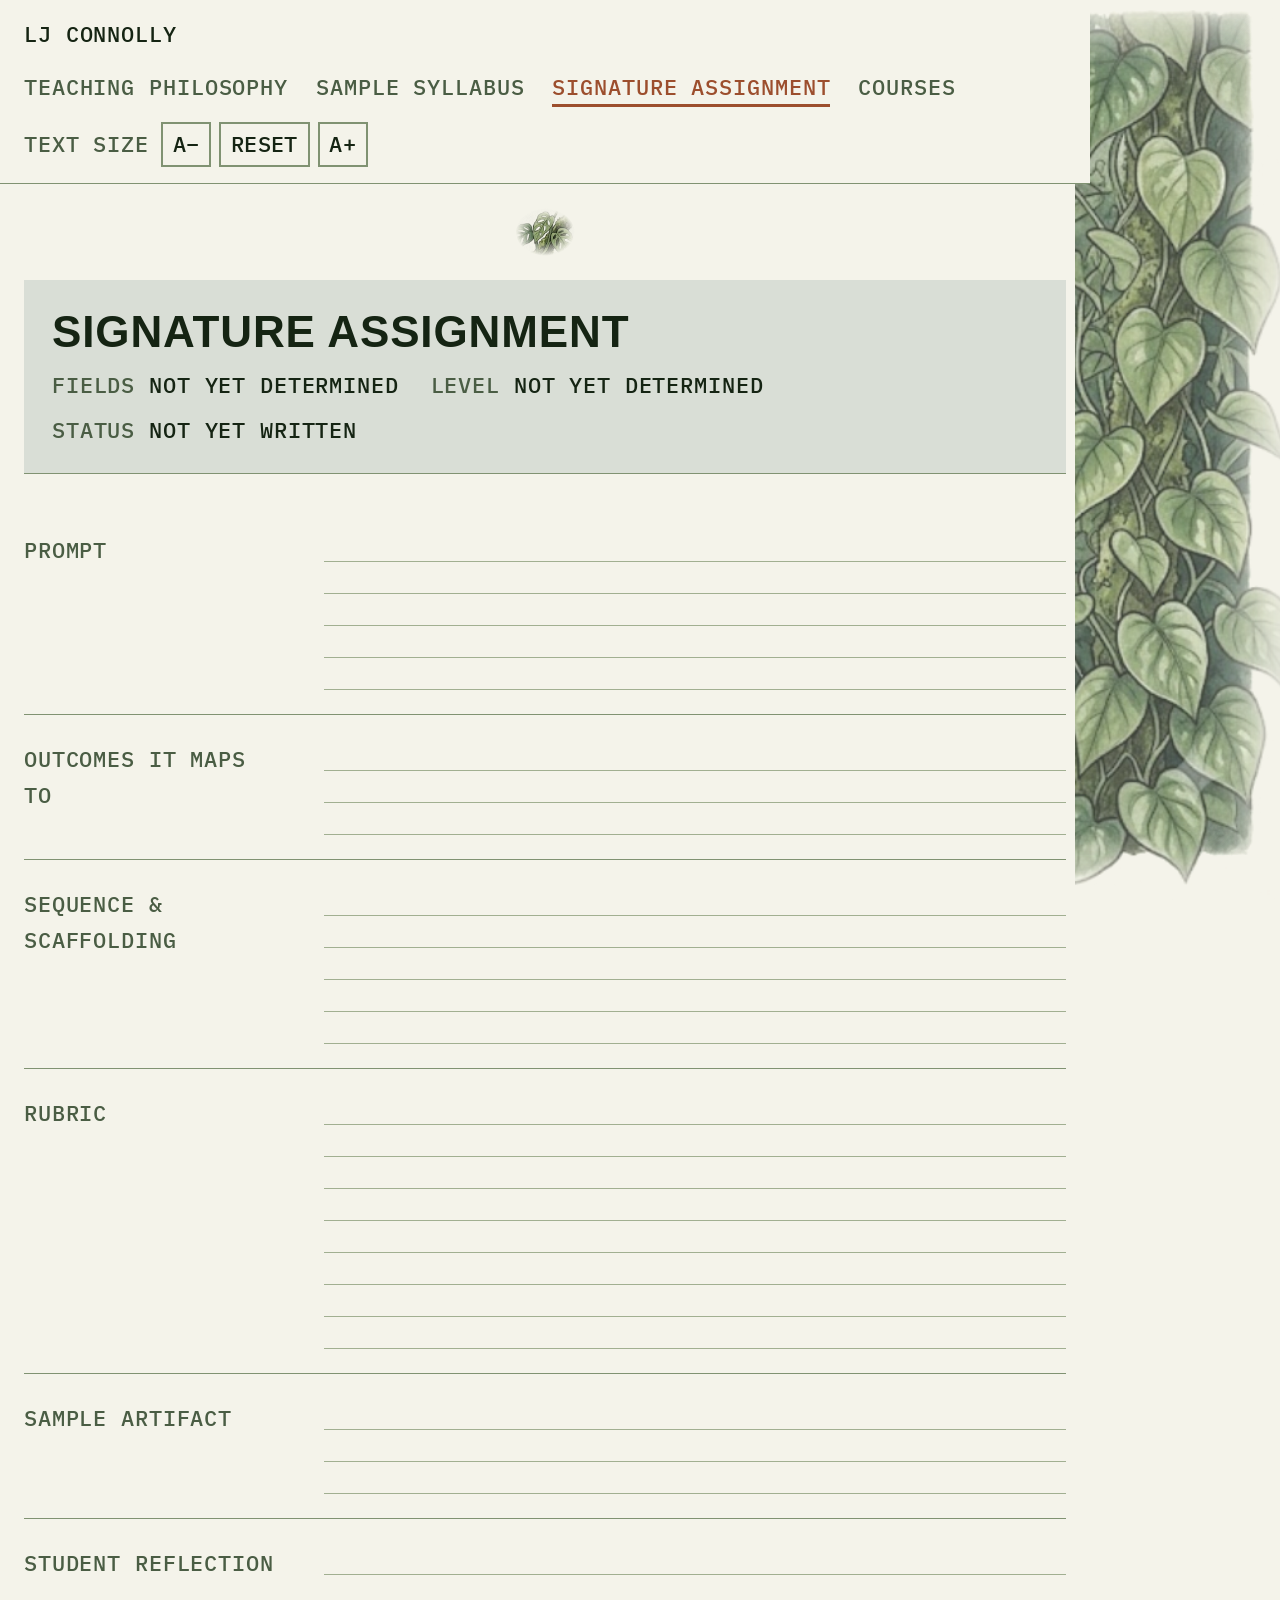
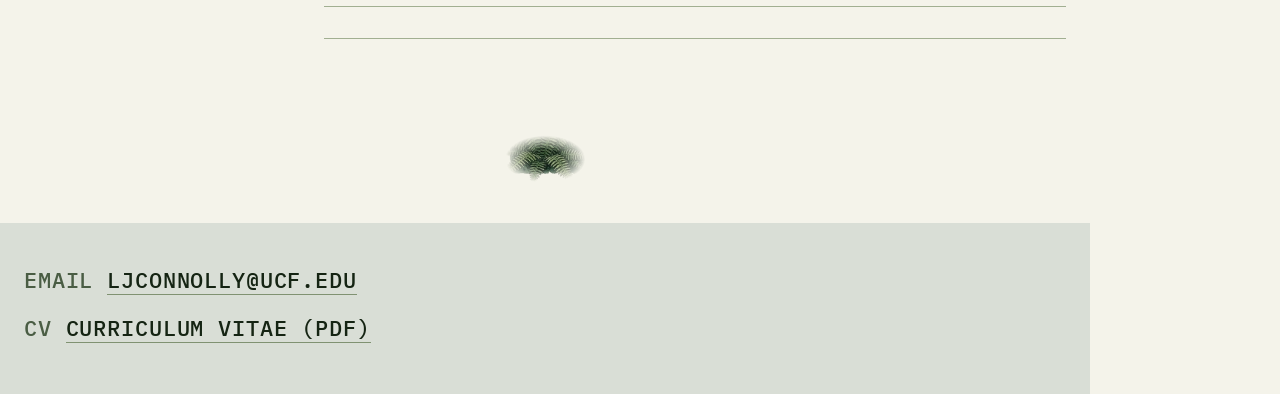
==== assignment.html @ 27856ca7 "Split into separate pages, add accessibility and terracotta accent - Split the single-page scroll in" ====
<!DOCTYPE html>
<html lang="en">
<head>
<meta charset="UTF-8">
<meta name="viewport" content="width=device-width, initial-scale=1.0">
<title>Signature Assignment — LJ Connolly</title>
<meta name="description" content="Signature assignment placeholder — LJ Connolly, teaching portfolio.">

<link rel="preconnect" href="https://fonts.googleapis.com">
<link rel="preconnect" href="https://fonts.gstatic.com" crossorigin>
<link href="https://fonts.googleapis.com/css2?family=Archivo+Expanded:wght@700&family=IBM+Plex+Mono:wght@500&family=Literata:wght@400&display=swap" rel="stylesheet">

<link rel="stylesheet" href="css/style.css">
</head>
<body>
<script src="js/text-size.js"></script>

<a class="skip-link" href="#main">Skip to content</a>

<picture>
  <source type="image/webp" srcset="assets/img/vine-cutout.webp">
  <img class="trailing-vine" src="assets/img/vine-cutout.png" alt="" aria-hidden="true">
</picture>

<nav class="site-nav" aria-label="Primary">
  <a class="site-nav__brand" href="index.html">LJ Connolly</a>
  <ul class="site-nav__links">
    <li><a href="philosophy.html">Teaching Philosophy</a></li>
    <li><a href="syllabus.html">Sample Syllabus</a></li>
    <li><a href="assignment.html" aria-current="page">Signature Assignment</a></li>
    <li><a href="courses.html">Courses</a></li>
  </ul>
  <div class="text-size-control" role="group" aria-label="Adjust text size">
    <span class="text-size-label">Text Size</span>
    <button type="button" id="text-size-dec" aria-label="Decrease text size">A&minus;</button>
    <button type="button" id="text-size-reset" aria-label="Reset text size">Reset</button>
    <button type="button" id="text-size-inc" aria-label="Increase text size">A+</button>
  </div>
</nav>

<picture class="divider">
  <source type="image/webp" srcset="assets/img/divider-monstera.webp">
  <img src="assets/img/divider-monstera.png" alt="" aria-hidden="true">
</picture>

<main id="main">

  <!-- ============================================================ -->
  <!-- SIGNATURE ASSIGNMENT — PLACEHOLDER. Paste real assignment     -->
  <!-- content into the .field-empty blocks below. Do not touch      -->
  <!-- layout.                                                        -->
  <!-- ============================================================ -->
  <section class="specimen-card specimen-card--placeholder">
    <div class="specimen-header">
      <h2>Signature Assignment</h2>
      <p class="meta-row">
        <span class="meta-item"><span class="meta-label">Fields</span> <span class="meta-value">Not yet determined</span></span>
        <span class="meta-item"><span class="meta-label">Level</span> <span class="meta-value">Not yet determined</span></span>
        <span class="meta-item"><span class="meta-label">Status</span> <span class="meta-value">Not yet written</span></span>
      </p>
    </div>
    <hr class="hairline">
    <div class="specimen-body">
      <!-- BEGIN PLACEHOLDER: SIGNATURE ASSIGNMENT — paste real content into each .field-empty below -->
      <div class="specimen-field">
        <div class="field-label">Prompt</div>
        <div class="field-empty field-empty--lg" aria-hidden="true"></div>
      </div>
      <div class="specimen-field">
        <div class="field-label">Outcomes It Maps To</div>
        <div class="field-empty field-empty--md" aria-hidden="true"></div>
      </div>
      <div class="specimen-field">
        <div class="field-label">Sequence &amp; Scaffolding</div>
        <div class="field-empty field-empty--lg" aria-hidden="true"></div>
      </div>
      <div class="specimen-field">
        <div class="field-label">Rubric</div>
        <div class="field-empty field-empty--xl" aria-hidden="true"></div>
      </div>
      <div class="specimen-field">
        <div class="field-label">Sample Artifact</div>
        <div class="field-empty field-empty--md" aria-hidden="true"></div>
      </div>
      <div class="specimen-field">
        <div class="field-label">Student Reflection</div>
        <div class="field-empty field-empty--md" aria-hidden="true"></div>
      </div>
      <!-- END PLACEHOLDER: SIGNATURE ASSIGNMENT -->
    </div>
  </section>

</main>

<picture class="divider">
  <source type="image/webp" srcset="assets/img/divider-fern.webp">
  <img src="assets/img/divider-fern.png" alt="" aria-hidden="true">
</picture>

<footer class="site-footer">
  <p class="mono"><span class="meta-label">Email</span> <a href="mailto:ljconnolly@ucf.edu">ljconnolly@ucf.edu</a></p>
  <p class="mono"><span class="meta-label">CV</span> <a href="assets/cv.pdf">Curriculum Vitae (PDF)</a></p>
</footer>

<script src="js/nav.js" defer></script>
</body>
</html>
---- css/style.css ----
/* ==========================================================================
   Teaching Portfolio — herbarium sheet
   Watercolor specimen + printed field label. Palette sampled from
   assets/img/canopy.png, plus a terracotta accent reserved for interactive
   states (current page, hover, link underlines) — never for body text or
   the base palette.
   All type sizes are in rem against the html root, so the on-page text-size
   control (js/text-size.js) can scale the whole document by changing the
   root font-size alone. Nothing on the page is smaller than 1.35rem
   (21.6px at the default 16px root), which clears 16pt (21.3px).
   ========================================================================== */

:root {
  --ink:    #152413;
  --forest: #30422D;
  --frond:  #4A5D44;
  --leaf:   #65785A;
  --sage:   #809272;
  --haze:   #A1AF91;
  --mist:   #D9DED6;
  --paper:  #F4F3EA;
  --terracotta: #9C4E2D; /* accent only: current/hover states, never body text */

  --font-display: 'Archivo Expanded', 'Arial Narrow', sans-serif;
  --font-body: 'Literata', Georgia, 'Times New Roman', serif;
  --font-mono: 'IBM Plex Mono', 'Courier New', monospace;

  --measure: 68ch;
  --vine-width: clamp(140px, 16vw, 252px);
  --vine-gutter: 190px;
  --min-text: 1.4rem; /* floor for every non-heading element on the page */
}

/* ---- reset -------------------------------------------------------------- */

*, *::before, *::after {
  box-sizing: border-box;
  border-radius: 0 !important;
}

html {
  -webkit-text-size-adjust: 100%;
}

@media (prefers-reduced-motion: no-preference) {
  html {
    scroll-behavior: smooth;
  }
}

body {
  margin: 0;
  background: var(--paper);
  color: var(--ink);
  font-family: var(--font-body);
  font-weight: 400;
  font-size: var(--min-text);
  line-height: 1.65;
}

img { max-width: 100%; display: block; }

a { color: inherit; }

hr.hairline {
  border: none;
  border-top: 1px solid var(--sage);
  margin: 0;
}

/* ---- utility / mono voice ------------------------------------------------ */

.mono,
.meta-row,
.field-label,
.site-nav,
.philosophy-subnav,
.course-name,
.pdf-link,
.text-size-control,
.link-list,
.site-footer .mono {
  font-family: var(--font-mono);
  font-weight: 500;
  letter-spacing: 0.04em;
  text-transform: uppercase;
}

.meta-label {
  color: var(--frond);
}

.meta-value {
  color: var(--ink);
}

/* ---- skip link ------------------------------------------------------------ */

.skip-link {
  position: absolute;
  left: -999px;
  top: 0;
  background: var(--paper);
  color: var(--ink);
  padding: 0.75em 1.25em;
  font-family: var(--font-mono);
  font-size: var(--min-text);
  text-transform: uppercase;
  letter-spacing: 0.04em;
  z-index: 1000;
  border: 2px solid var(--ink);
}

.skip-link:focus {
  left: 1rem;
  top: 1rem;
}

/* ---- focus states ---------------------------------------------------------- */

a:focus-visible,
button:focus-visible {
  outline: 3px solid var(--ink);
  outline-offset: 3px;
}

/* ---- trailing vine ---------------------------------------------------------- */
/* Capped at its native cutout resolution (252px) so it is never upscaled —
   crisper, at the cost of not spanning as wide on very large screens. */

.trailing-vine {
  position: fixed;
  top: 0;
  right: 0;
  height: 100vh;
  width: var(--vine-width);
  object-fit: cover;
  object-position: right center;
  opacity: 0.75;
  pointer-events: none;
  z-index: 1;
}

@media (max-width: 1099px) {
  .trailing-vine {
    display: none;
  }
}

@media (min-width: 1100px) {
  body {
    padding-right: var(--vine-gutter);
  }
}

/* ---- persistent top nav ------------------------------------------------------ */

.site-nav {
  position: sticky;
  top: 0;
  z-index: 100;
  display: flex;
  flex-wrap: wrap;
  align-items: center;
  justify-content: space-between;
  gap: 1rem 1.75rem;
  background: var(--paper);
  border-bottom: 1px solid var(--sage);
  padding: 1rem 1.5rem;
}

.site-nav__brand {
  font-size: var(--min-text);
  color: var(--ink);
  text-decoration: none;
}

.site-nav__brand:hover {
  color: var(--terracotta);
}

.site-nav__links {
  list-style: none;
  display: flex;
  flex-wrap: wrap;
  gap: 0.6rem 1.75rem;
  margin: 0;
  padding: 0;
  font-size: var(--min-text);
}

.site-nav__links a {
  text-decoration: none;
  color: var(--frond);
  padding-bottom: 0.2rem;
  border-bottom: 3px solid transparent;
}

.site-nav__links a:hover {
  color: var(--terracotta);
  border-bottom-color: var(--terracotta);
}

.site-nav__links a[aria-current="page"] {
  color: var(--terracotta);
  border-bottom-color: var(--terracotta);
}

/* ---- text size control ------------------------------------------------------- */

.text-size-control {
  display: flex;
  align-items: center;
  gap: 0.5rem;
  font-size: var(--min-text);
}

.text-size-control .text-size-label {
  font-size: 1.35rem;
  color: var(--frond);
  margin-right: 0.25rem;
}

.text-size-control button {
  font-family: var(--font-mono);
  font-weight: 500;
  letter-spacing: 0.02em;
  text-transform: uppercase;
  font-size: 1.35rem;
  background: var(--paper);
  color: var(--ink);
  border: 2px solid var(--sage);
  min-width: 2.75rem;
  min-height: 2.75rem;
  padding: 0.4rem 0.6rem;
  cursor: pointer;
}

.text-size-control button:hover {
  border-color: var(--terracotta);
  color: var(--terracotta);
}

/* ---- masthead --------------------------------------------------------------- */

.masthead {
  position: relative;
}

.header-plate {
  width: 100%;
  max-width: 1312px;
  height: auto;
  margin: 0 auto;
}

.opening-block {
  max-width: var(--measure);
  margin: 0 auto;
  padding: 2.5rem 1.5rem 1rem;
  text-align: left;
}

.opening-block h1 {
  font-family: var(--font-display);
  font-weight: 700;
  text-transform: uppercase;
  letter-spacing: 0.02em;
  line-height: 1.05;
  font-size: clamp(2.4rem, 6vw, 3.6rem);
  margin: 0 0 0.5rem;
  color: var(--ink);
  border-bottom: 4px solid var(--terracotta);
  padding-bottom: 0.5rem;
  display: inline-block;
}

.opening-block .tagline {
  font-size: 1.55rem;
  color: var(--forest);
  margin: 1.25rem 0 0.75rem;
}

.opening-block .contents-line {
  color: var(--frond);
  margin: 0;
}

/* home page: link list to the other pages */

.link-list {
  list-style: none;
  margin: 1.5rem 0 0;
  padding: 0;
  max-width: var(--measure);
}

.link-list li {
  border-bottom: 1px solid var(--sage);
}

.link-list li:last-child {
  border-bottom: none;
}

.link-list a {
  display: block;
  padding: 1.1rem 0;
  text-decoration: none;
  color: var(--ink);
  font-size: var(--min-text);
}

.link-list a:hover .link-name {
  color: var(--terracotta);
}

.link-list .link-name {
  display: block;
}

.link-list .link-desc {
  display: block;
  font-family: var(--font-body);
  text-transform: none;
  letter-spacing: normal;
  font-weight: 400;
  font-size: 1.35rem;
  color: var(--forest);
  margin-top: 0.35rem;
}

/* ---- section dividers -------------------------------------------------------- */

.divider {
  display: flex;
  justify-content: center;
  margin: 0 auto;
  padding: 1.5rem 0;
}

.divider img {
  height: 48px;
  width: auto;
}

/* ---- section heading (display face, h2+) -------------------------------------- */

h2 {
  font-family: var(--font-display);
  font-weight: 700;
  text-transform: uppercase;
  letter-spacing: 0.02em;
  line-height: 1.1;
  font-size: clamp(2rem, 4vw, 2.75rem);
  color: var(--ink);
  margin: 0 0 1rem;
}

h3 {
  font-family: var(--font-display);
  font-weight: 700;
  text-transform: uppercase;
  letter-spacing: 0.02em;
  line-height: 1.15;
  font-size: 1.75rem;
  color: var(--forest);
  margin: 2rem 0 0.75rem;
}

/* ---- specimen card (philosophy / syllabus / assignment) ------------------------ */

.specimen-card {
  max-width: 1100px;
  margin: 0 auto;
  padding: 0 1.5rem;
}

.specimen-header {
  background: var(--mist);
  padding: 1.75rem 1.75rem 1.5rem;
  display: flex;
  flex-wrap: wrap;
  align-items: baseline;
  justify-content: space-between;
  gap: 0.75rem 1.5rem;
}

.specimen-header h2 {
  margin: 0;
  width: 100%;
}

.meta-row {
  display: flex;
  flex-wrap: wrap;
  gap: 0.6rem 2rem;
  font-size: 1.35rem;
  margin: 0;
  flex: 1 1 auto;
}

.pdf-link {
  font-size: 1.35rem;
  text-decoration: none;
  color: var(--forest);
  border-bottom: 1px solid var(--sage);
  white-space: nowrap;
}

.pdf-link:hover {
  color: var(--terracotta);
  border-bottom-color: var(--terracotta);
}

.specimen-card .hairline {
  border-top-color: var(--sage);
}

.specimen-body {
  padding: 2rem 0 3rem;
}

/* philosophy: sticky nav label column + prose column */

.specimen-body--philosophy {
  display: grid;
  grid-template-columns: 260px 1fr;
  gap: 2.5rem;
  align-items: start;
}

.philosophy-subnav {
  position: sticky;
  top: 5.5rem;
}

.philosophy-subnav ul {
  list-style: none;
  margin: 0;
  padding: 0;
  display: flex;
  flex-direction: column;
  gap: 1rem;
}

.philosophy-subnav a {
  font-size: 1.35rem;
  text-decoration: none;
  color: var(--frond);
  display: inline-block;
  border-bottom: 3px solid transparent;
  padding-bottom: 0.15rem;
}

.philosophy-subnav a:hover,
.philosophy-subnav a.is-active {
  color: var(--terracotta);
  border-bottom-color: var(--terracotta);
}

.philosophy-text {
  max-width: var(--measure);
}

.philosophy-text h3:first-child {
  margin-top: 0;
}

.philosophy-text p {
  margin: 0 0 1.25em;
}

/* placeholder cards: repeated label / empty-area field rows */

.specimen-body--placeholder,
.specimen-card--placeholder .specimen-body {
  padding-top: 2rem;
}

.specimen-field {
  display: grid;
  grid-template-columns: 260px 1fr;
  gap: 1rem 2.5rem;
  padding: 1.5rem 0;
  border-bottom: 1px solid var(--sage);
}

.specimen-field:last-child {
  border-bottom: none;
}

.field-label {
  font-size: 1.35rem;
  color: var(--frond);
  padding-top: 0.2rem;
}

.field-empty {
  background-image: repeating-linear-gradient(
    to bottom,
    transparent,
    transparent 31px,
    var(--haze) 31px,
    var(--haze) 32px
  );
}

.field-empty--sm { height: 32px; }
.field-empty--md { height: 96px; }
.field-empty--lg { height: 160px; }
.field-empty--xl { height: 256px; }

/* ---- courses list ----------------------------------------------------------- */

.courses-section {
  max-width: 1100px;
  margin: 0 auto;
  padding: 0 1.5rem;
}

.courses-list {
  list-style: none;
  margin: 1.5rem 0 0;
  padding: 0;
  max-width: var(--measure);
}

.courses-list li {
  padding: 1.1rem 0;
  border-bottom: 1px solid var(--sage);
  display: flex;
  flex-direction: column;
  gap: 0.4rem;
}

.courses-list li:last-child {
  border-bottom: none;
}

.course-name {
  font-size: 1.35rem;
  color: var(--ink);
}

.course-name em {
  font-style: normal;
  color: var(--terracotta);
}

.course-desc {
  font-family: var(--font-body);
  font-size: var(--min-text);
  color: var(--forest);
}

/* ---- footer ------------------------------------------------------------------ */

.site-footer {
  background: var(--mist);
  margin-top: 1rem;
  padding: 2.5rem 1.5rem 3rem;
  display: flex;
  flex-direction: column;
  gap: 0.75rem;
}

.site-footer .mono {
  font-size: 1.35rem;
  margin: 0;
}

.site-footer a {
  text-decoration: none;
  border-bottom: 1px solid var(--sage);
}

.site-footer a:hover {
  color: var(--terracotta);
  border-bottom-color: var(--terracotta);
}

/* ---- responsive: collapse two-column artifact layout ------------------------- */

@media (max-width: 700px) {
  .specimen-body--philosophy,
  .specimen-field {
    grid-template-columns: 1fr;
  }

  .philosophy-subnav {
    position: static;
    margin-bottom: 1rem;
  }

  .philosophy-subnav ul {
    flex-direction: row;
    flex-wrap: wrap;
    gap: 0.5rem 1.5rem;
  }

  .specimen-header {
    padding: 1.25rem;
  }

  .field-label {
    padding-top: 0;
  }

  .text-size-control .text-size-label {
    display: none;
  }
}

@media (max-width: 375px) {
  .opening-block { padding: 2rem 1rem 1rem; }
  .specimen-card, .courses-section { padding: 0 1rem; }
  .site-nav { padding: 0.75rem 1rem; }
}

/* ---- reduced motion ----------------------------------------------------------- */

@media (prefers-reduced-motion: reduce) {
  * {
    transition: none !important;
    animation: none !important;
  }
}
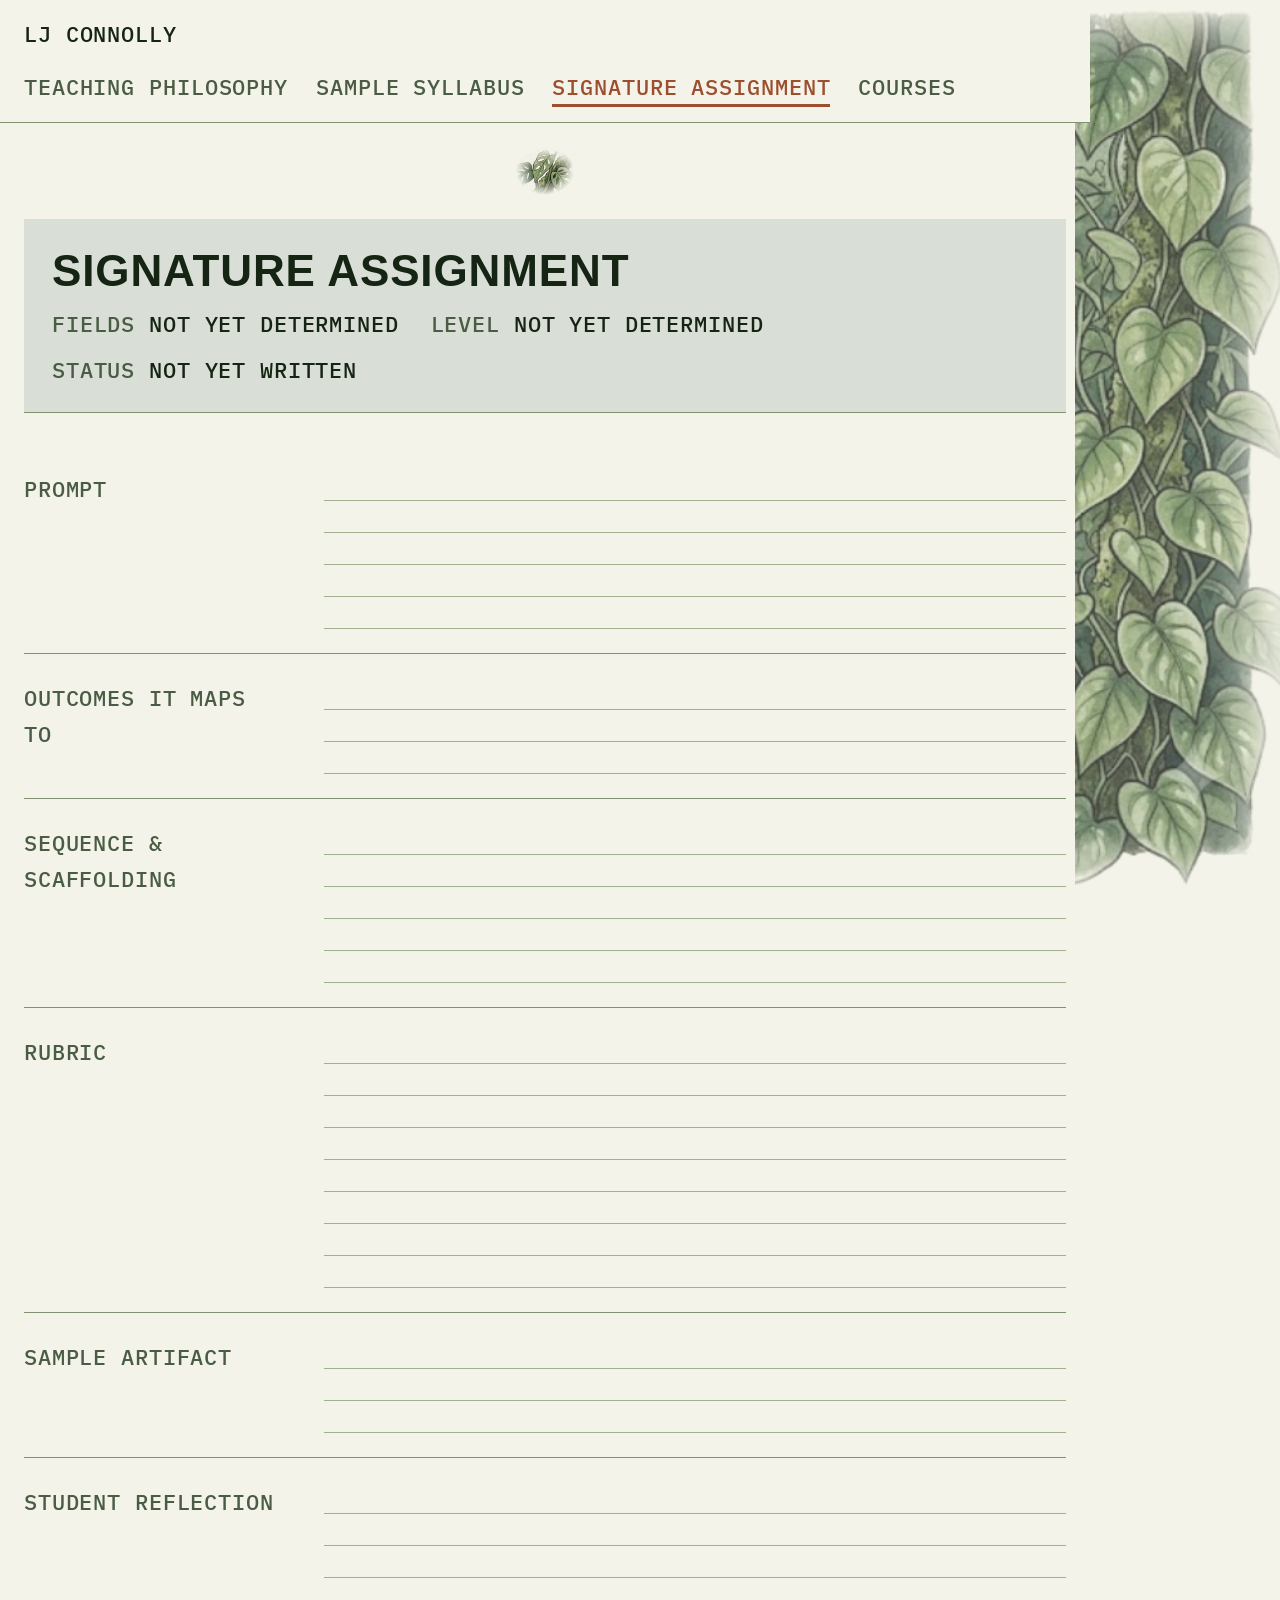
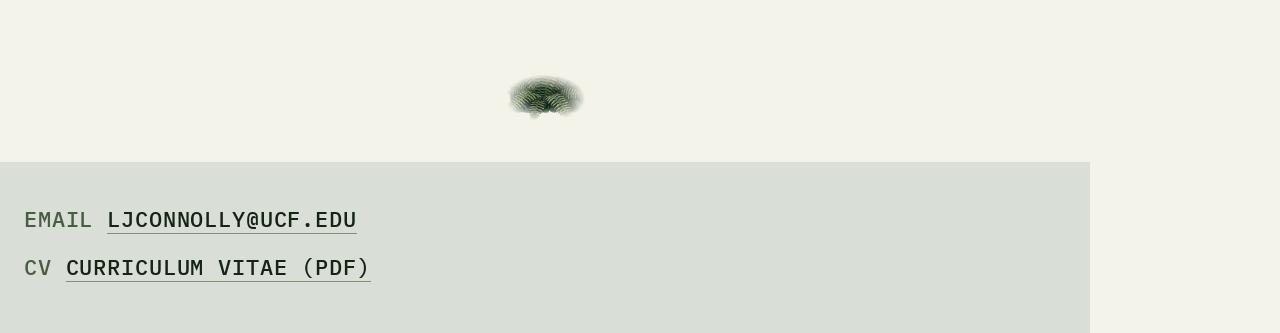
==== commit 335f4eae: "Remove the on-page text-size accessibility control Drops js/text-size.js, its nav markup on all five" ====
--- a/assignment.html
+++ b/assignment.html
@@ -13,7 +13,6 @@
 <link rel="stylesheet" href="css/style.css">
 </head>
 <body>
-<script src="js/text-size.js"></script>
 
 <a class="skip-link" href="#main">Skip to content</a>
 
@@ -30,12 +29,6 @@
     <li><a href="assignment.html" aria-current="page">Signature Assignment</a></li>
     <li><a href="courses.html">Courses</a></li>
   </ul>
-  <div class="text-size-control" role="group" aria-label="Adjust text size">
-    <span class="text-size-label">Text Size</span>
-    <button type="button" id="text-size-dec" aria-label="Decrease text size">A&minus;</button>
-    <button type="button" id="text-size-reset" aria-label="Reset text size">Reset</button>
-    <button type="button" id="text-size-inc" aria-label="Increase text size">A+</button>
-  </div>
 </nav>
 
 <picture class="divider">
--- a/css/style.css
+++ b/css/style.css
@@ -4,9 +4,7 @@
    assets/img/canopy.png, plus a terracotta accent reserved for interactive
    states (current page, hover, link underlines) — never for body text or
    the base palette.
-   All type sizes are in rem against the html root, so the on-page text-size
-   control (js/text-size.js) can scale the whole document by changing the
-   root font-size alone. Nothing on the page is smaller than 1.35rem
+   All type sizes are in rem. Nothing on the page is smaller than 1.35rem
    (21.6px at the default 16px root), which clears 16pt (21.3px).
    ========================================================================== */
 
@@ -77,7 +75,6 @@
 .philosophy-subnav,
 .course-name,
 .pdf-link,
-.text-size-control,
 .link-list,
 .site-footer .mono {
   font-family: var(--font-mono);
@@ -206,41 +203,6 @@
   border-bottom-color: var(--terracotta);
 }
 
-/* ---- text size control ------------------------------------------------------- */
-
-.text-size-control {
-  display: flex;
-  align-items: center;
-  gap: 0.5rem;
-  font-size: var(--min-text);
-}
-
-.text-size-control .text-size-label {
-  font-size: 1.35rem;
-  color: var(--frond);
-  margin-right: 0.25rem;
-}
-
-.text-size-control button {
-  font-family: var(--font-mono);
-  font-weight: 500;
-  letter-spacing: 0.02em;
-  text-transform: uppercase;
-  font-size: 1.35rem;
-  background: var(--paper);
-  color: var(--ink);
-  border: 2px solid var(--sage);
-  min-width: 2.75rem;
-  min-height: 2.75rem;
-  padding: 0.4rem 0.6rem;
-  cursor: pointer;
-}
-
-.text-size-control button:hover {
-  border-color: var(--terracotta);
-  color: var(--terracotta);
-}
-
 /* ---- masthead --------------------------------------------------------------- */
 
 .masthead {
@@ -258,7 +220,15 @@
   max-width: var(--measure);
   margin: 0 auto;
   padding: 2.5rem 1.5rem 1rem;
-  text-align: left;
+  text-align: center;
+}
+
+.opening-block--title {
+  padding-bottom: 0;
+}
+
+.opening-block--intro {
+  padding-top: 0.5rem;
 }
 
 .opening-block h1 {
@@ -606,10 +576,6 @@
   .field-label {
     padding-top: 0;
   }
-
-  .text-size-control .text-size-label {
-    display: none;
-  }
 }
 
 @media (max-width: 375px) {
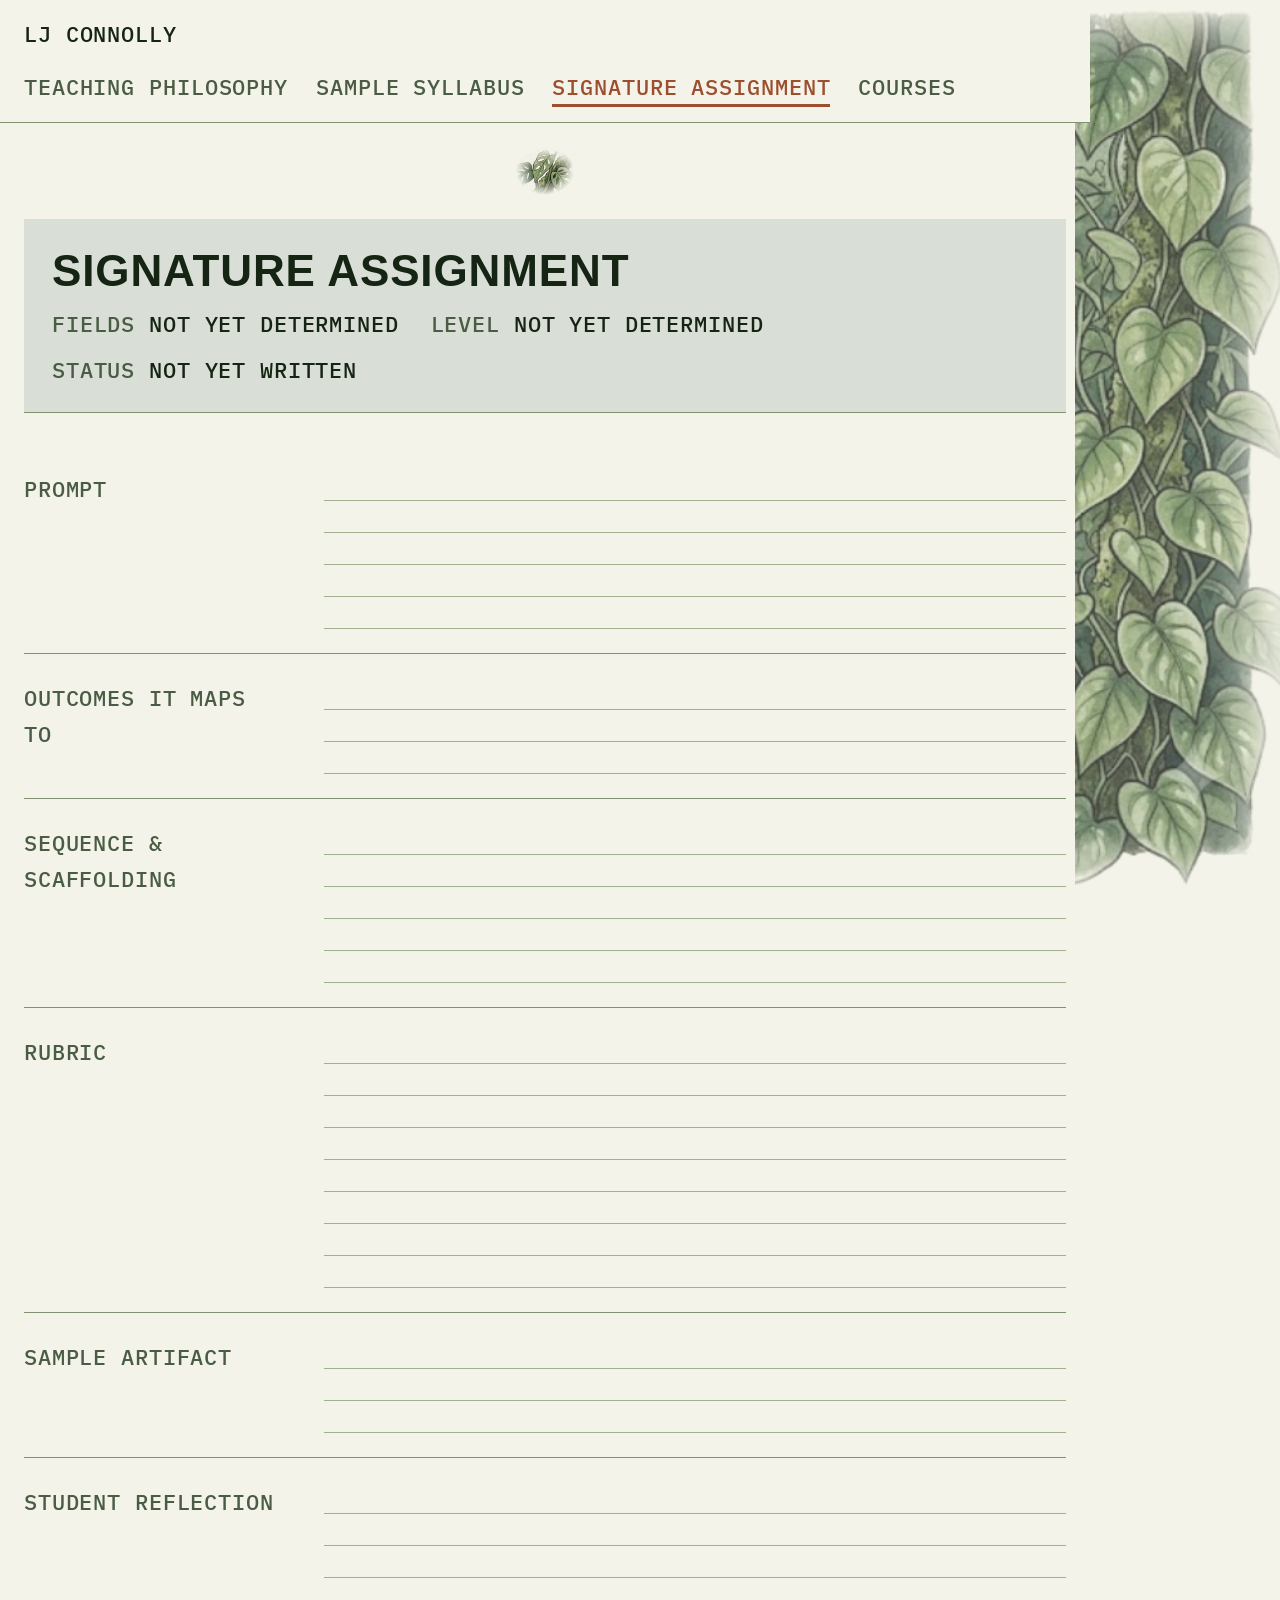
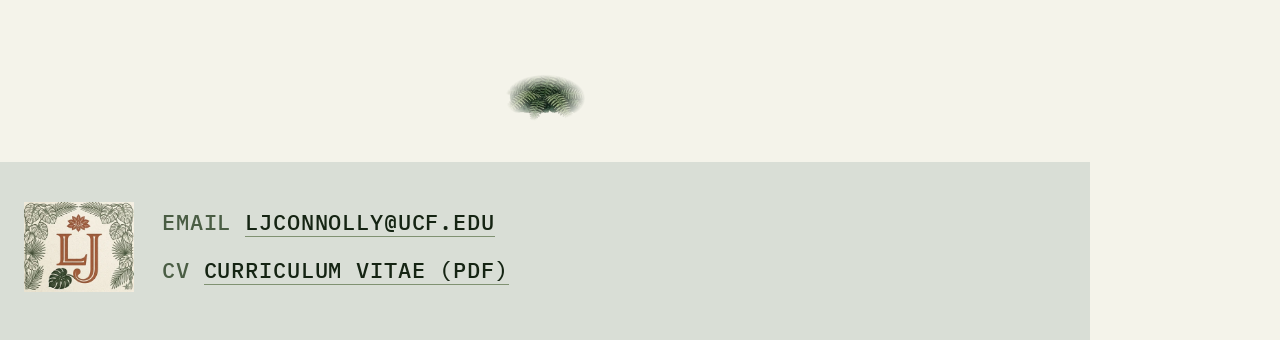
==== commit e02c0231: "Add LJ logo to the footer contact bar Moves the user-supplied logo into assets/img/lj-logo-source.jp" ====
--- a/assignment.html
+++ b/assignment.html
@@ -91,8 +91,14 @@
 </picture>
 
 <footer class="site-footer">
-  <p class="mono"><span class="meta-label">Email</span> <a href="mailto:ljconnolly@ucf.edu">ljconnolly@ucf.edu</a></p>
-  <p class="mono"><span class="meta-label">CV</span> <a href="assets/cv.pdf">Curriculum Vitae (PDF)</a></p>
+  <picture class="site-footer__logo">
+    <source type="image/webp" srcset="assets/img/logo-footer.webp">
+    <img src="assets/img/logo-footer.png" alt="LJ monogram logo bordered with monstera, palm, and heartleaf line art">
+  </picture>
+  <div class="site-footer__contact">
+    <p class="mono"><span class="meta-label">Email</span> <a href="mailto:ljconnolly@ucf.edu">ljconnolly@ucf.edu</a></p>
+    <p class="mono"><span class="meta-label">CV</span> <a href="assets/cv.pdf">Curriculum Vitae (PDF)</a></p>
+  </div>
 </footer>
 
 <script src="js/nav.js" defer></script>
--- a/css/style.css
+++ b/css/style.css
@@ -531,6 +531,19 @@
   margin-top: 1rem;
   padding: 2.5rem 1.5rem 3rem;
   display: flex;
+  flex-wrap: wrap;
+  align-items: center;
+  gap: 1.75rem;
+}
+
+.site-footer__logo img {
+  width: 110px;
+  height: auto;
+  flex-shrink: 0;
+}
+
+.site-footer__contact {
+  display: flex;
   flex-direction: column;
   gap: 0.75rem;
 }
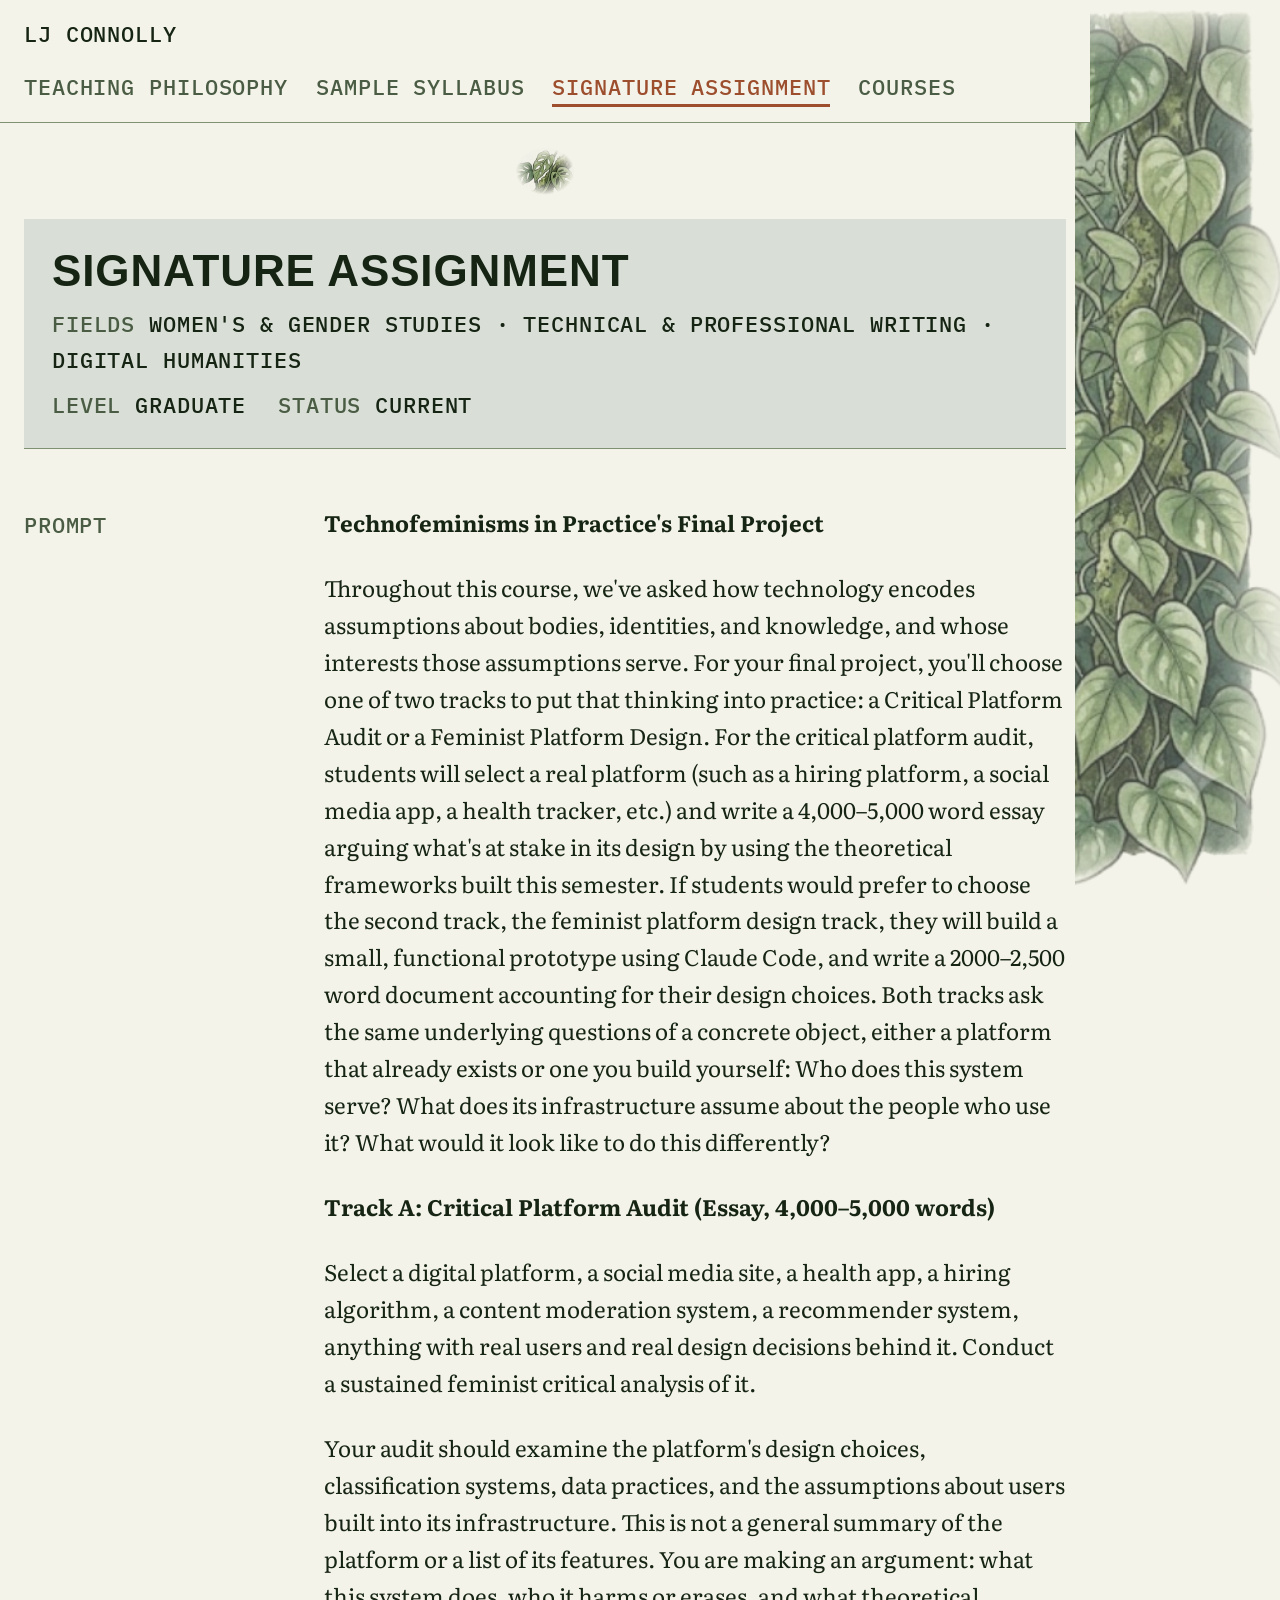
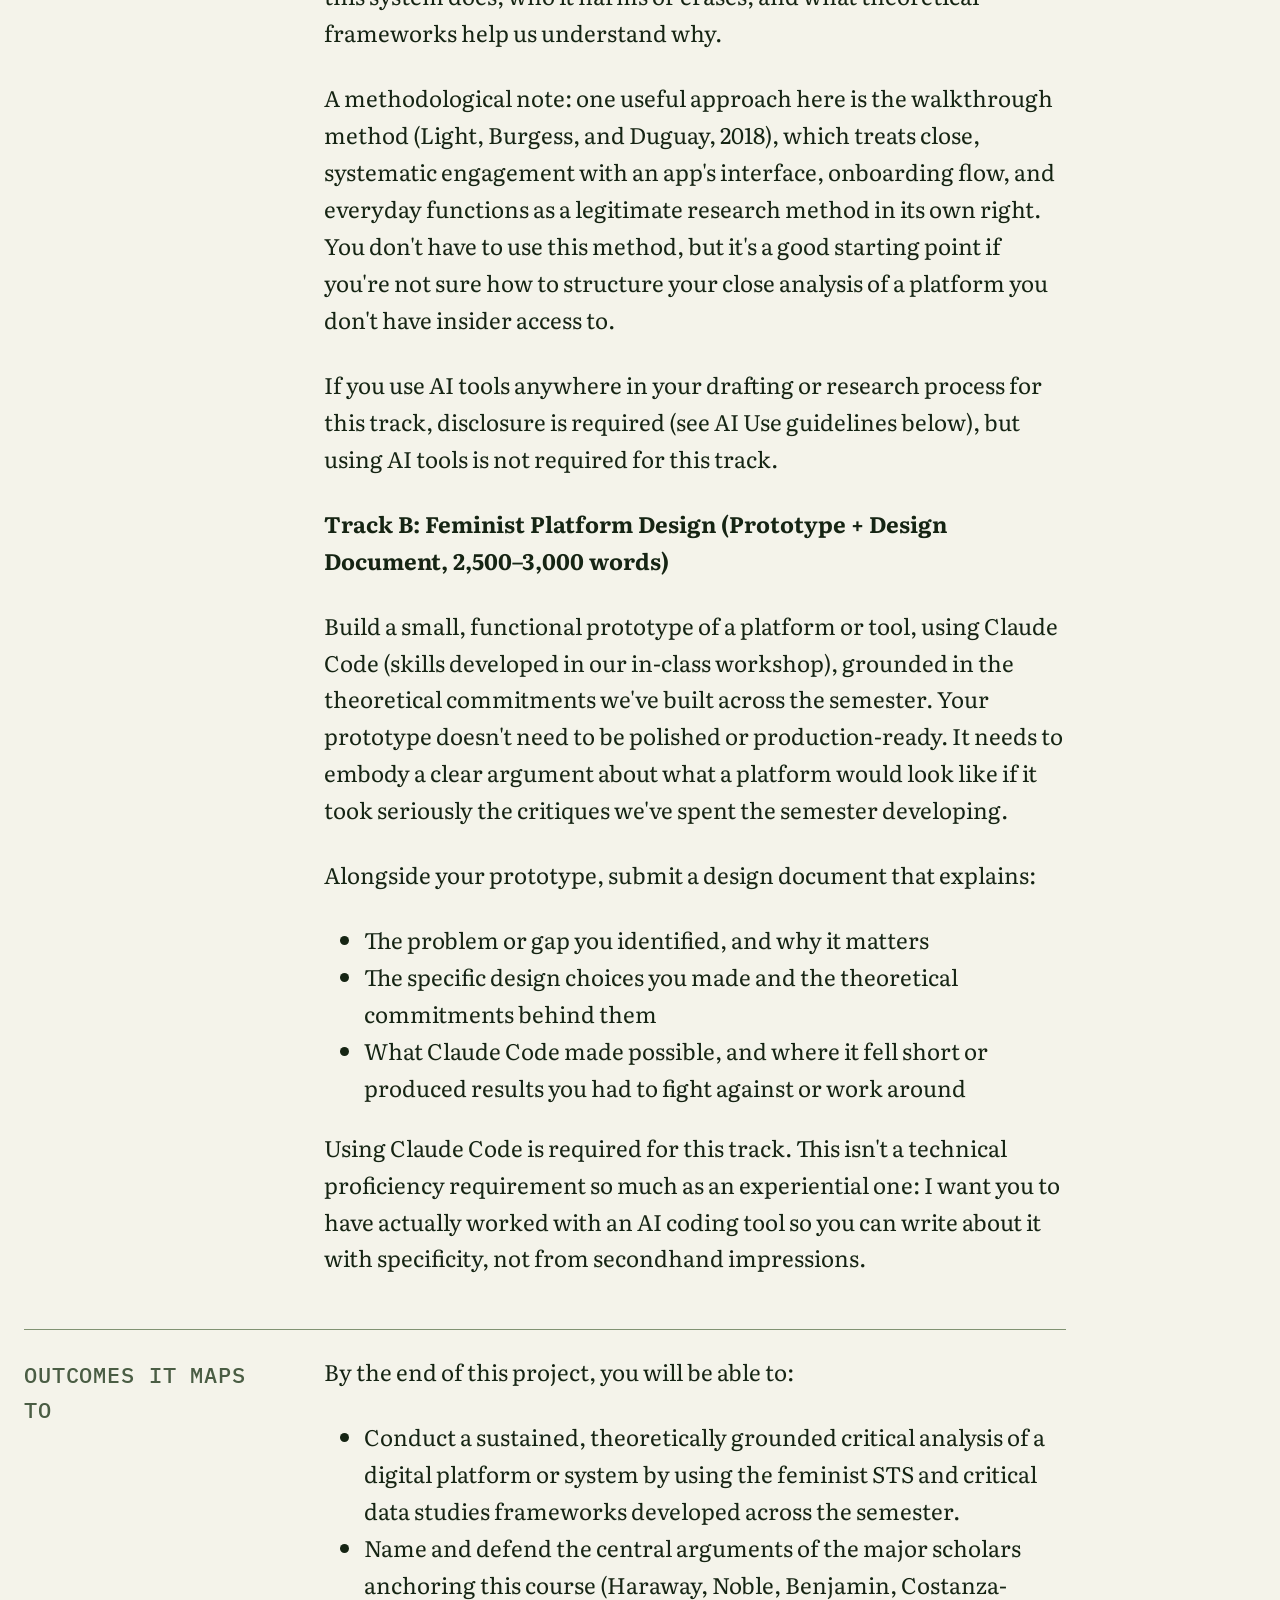
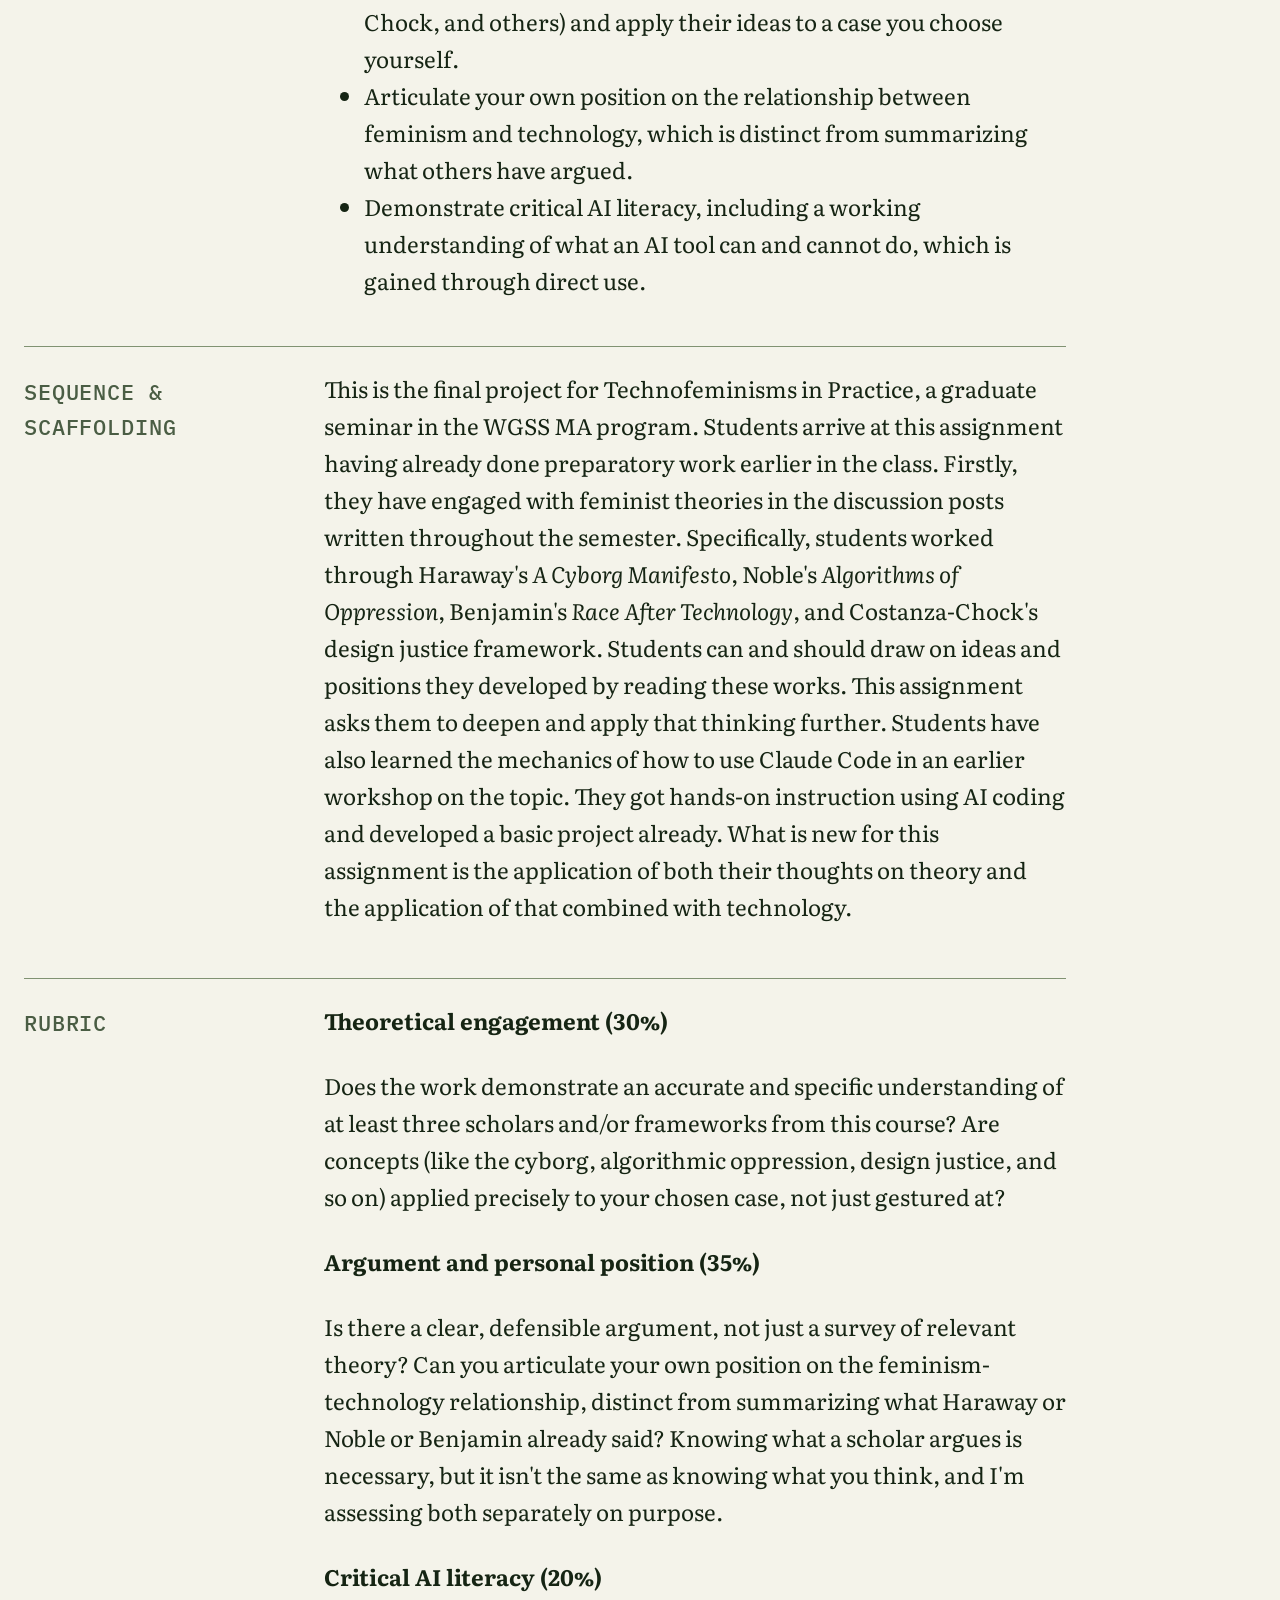
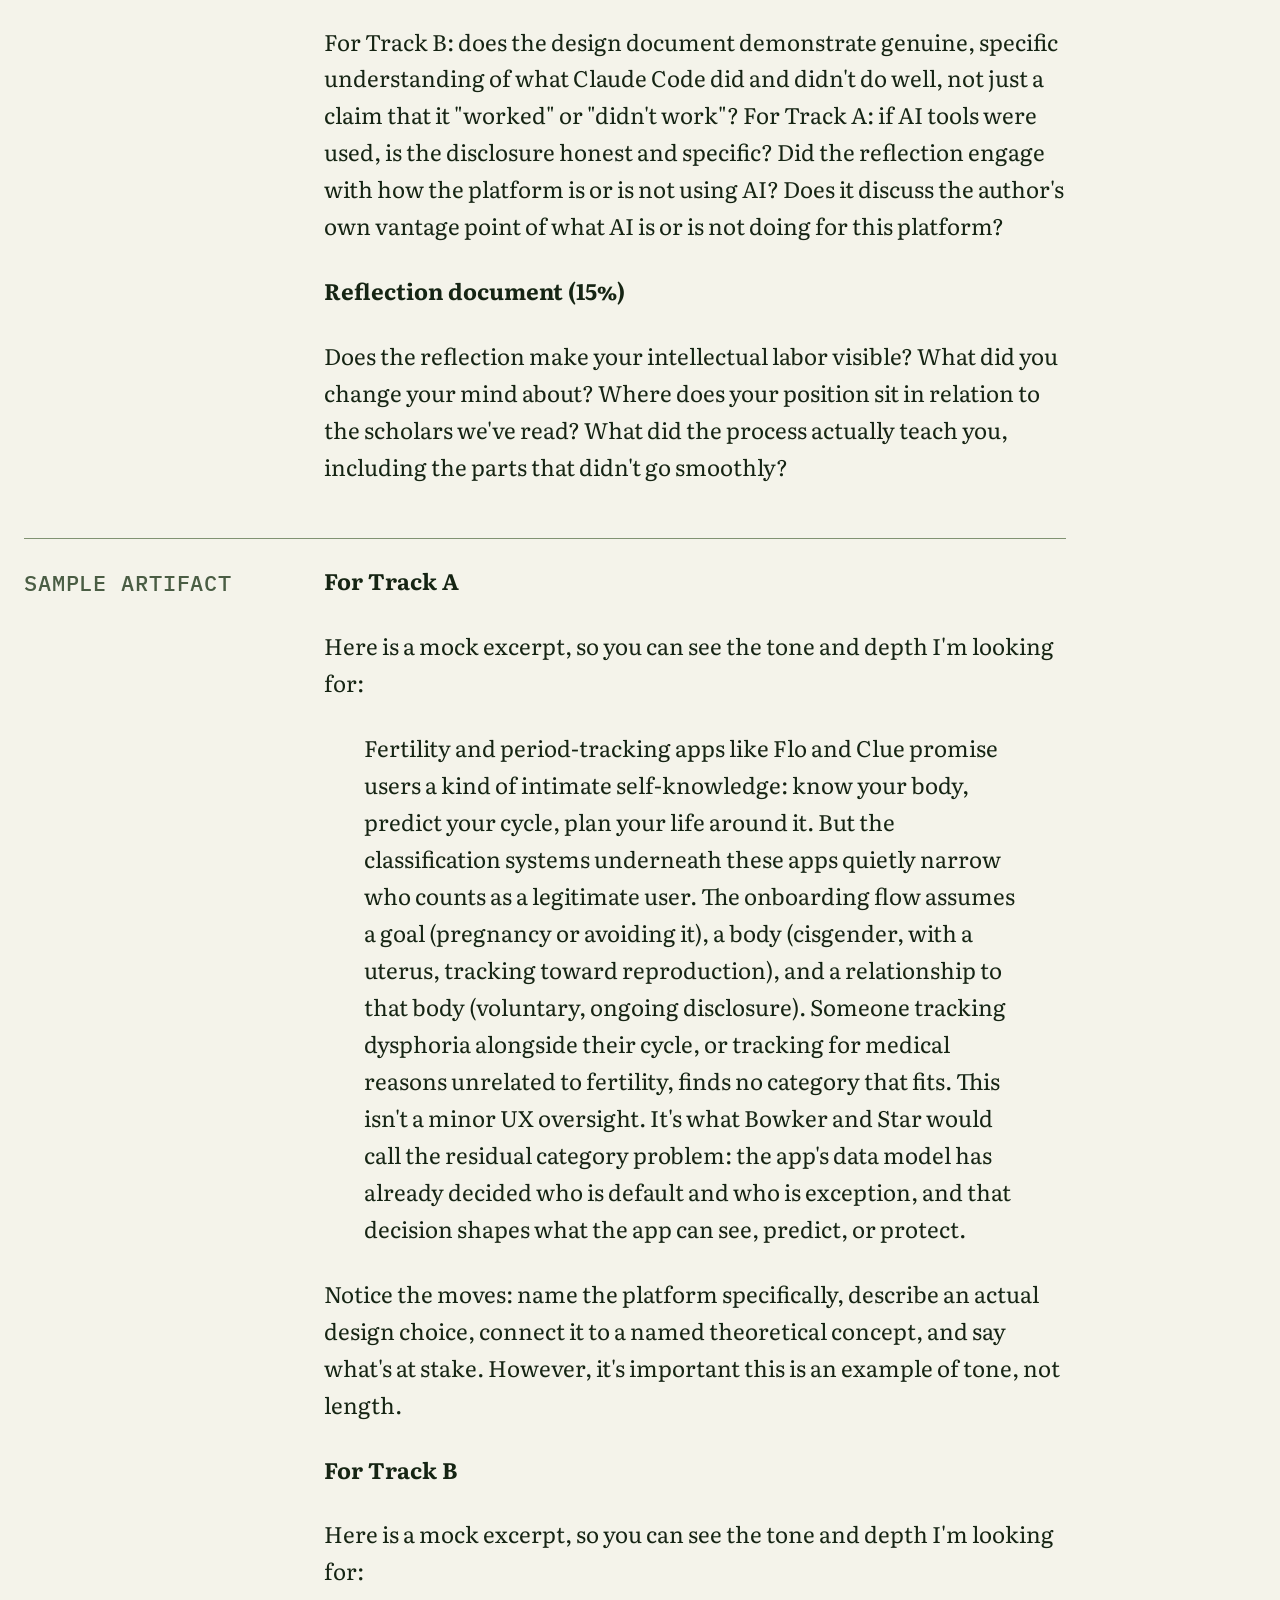
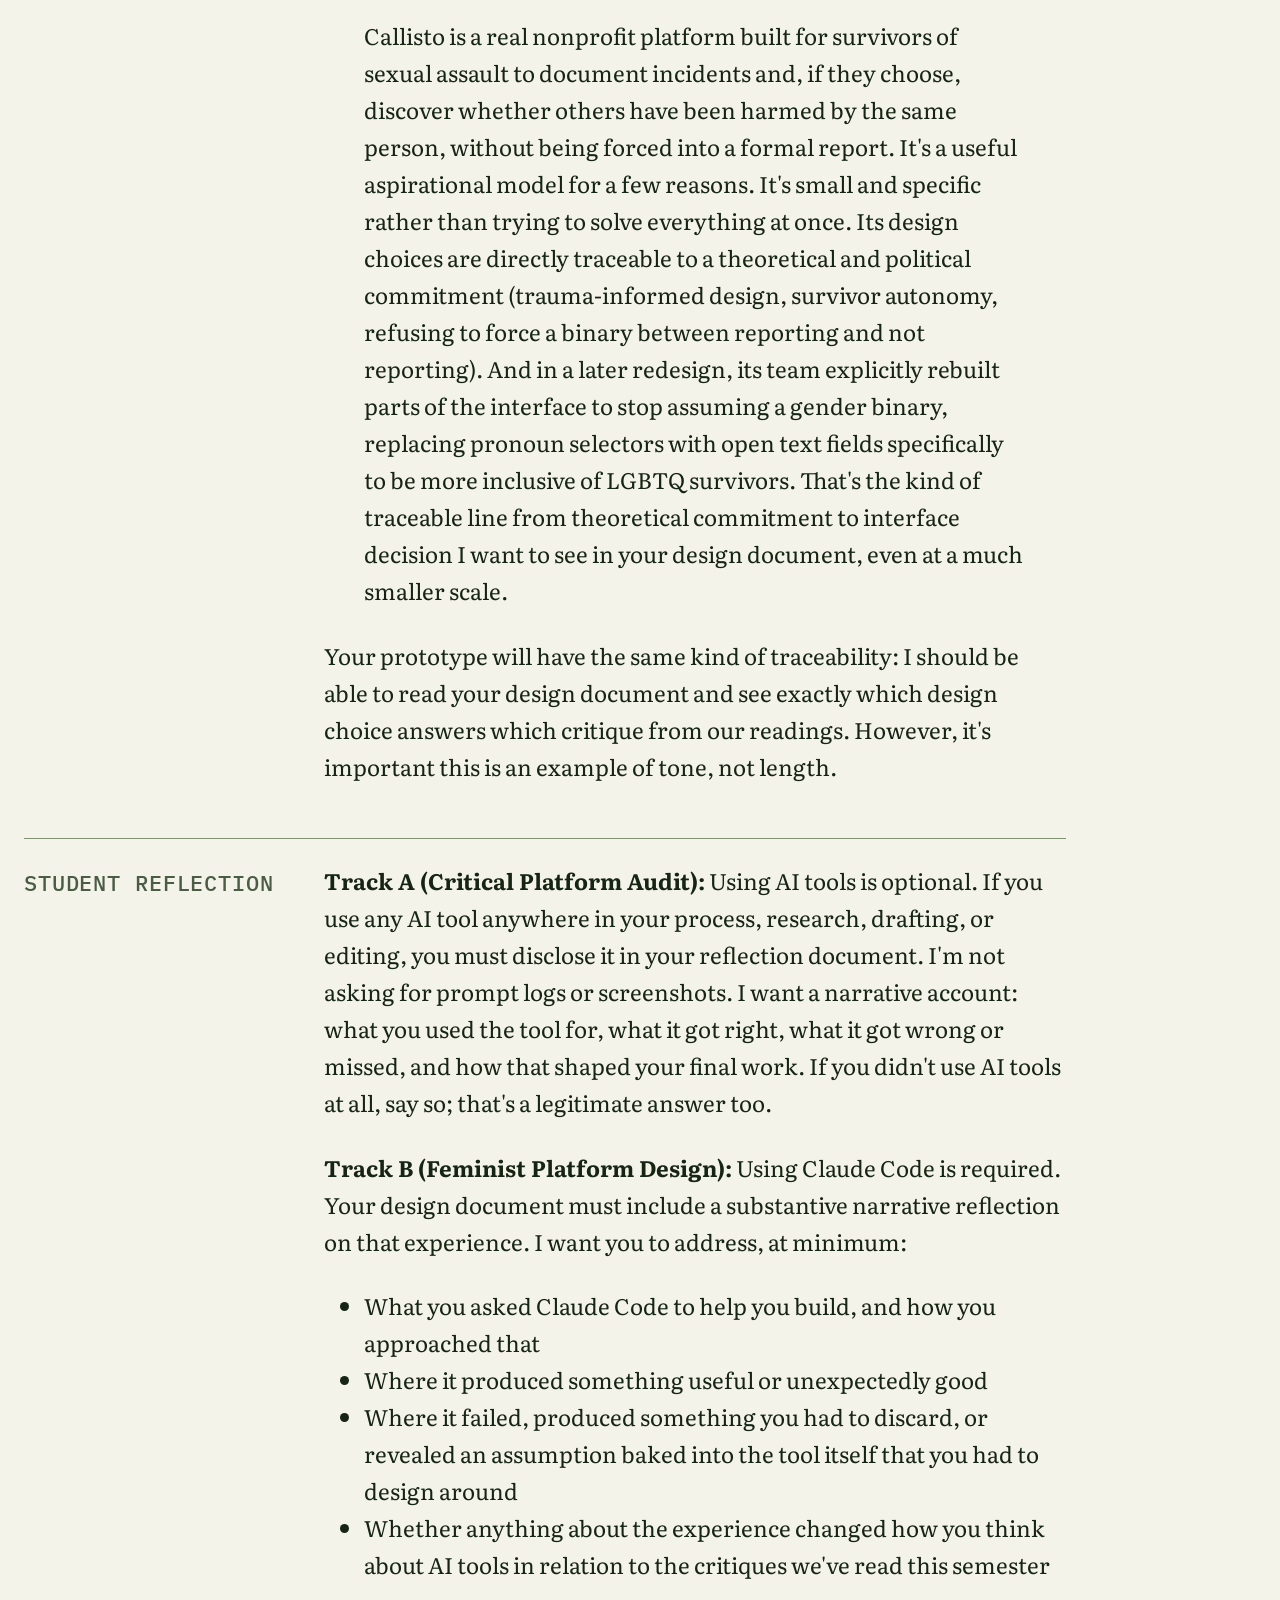
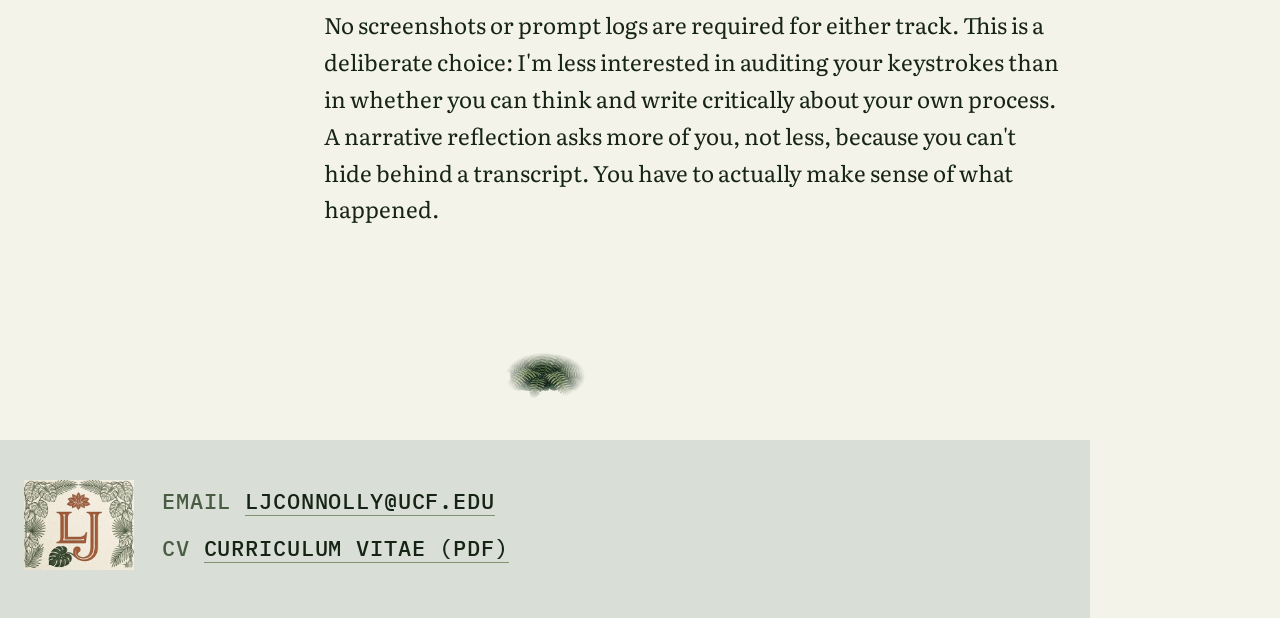
==== commit 8a7bc675: "Fill syllabus and signature assignment with real content - syllabus.html: replaces the empty-record " ====
--- a/assignment.html
+++ b/assignment.html
@@ -4,7 +4,7 @@
 <meta charset="UTF-8">
 <meta name="viewport" content="width=device-width, initial-scale=1.0">
 <title>Signature Assignment — LJ Connolly</title>
-<meta name="description" content="Signature assignment placeholder — LJ Connolly, teaching portfolio.">
+<meta name="description" content="Signature assignment — Technofeminisms in Practice final project, LJ Connolly's teaching portfolio.">
 
 <link rel="preconnect" href="https://fonts.googleapis.com">
 <link rel="preconnect" href="https://fonts.gstatic.com" crossorigin>
@@ -39,47 +39,114 @@
 <main id="main">
 
   <!-- ============================================================ -->
-  <!-- SIGNATURE ASSIGNMENT — PLACEHOLDER. Paste real assignment     -->
-  <!-- content into the .field-empty blocks below. Do not touch      -->
-  <!-- layout.                                                        -->
+  <!-- SIGNATURE ASSIGNMENT — Technofeminisms in Practice final      -->
+  <!-- project, from Signature_Assignment__Technofeminisms_in_       -->
+  <!-- Practice_Final_Project.docx. Verbatim, not summarized.         -->
   <!-- ============================================================ -->
-  <section class="specimen-card specimen-card--placeholder">
+  <section class="specimen-card">
     <div class="specimen-header">
       <h2>Signature Assignment</h2>
       <p class="meta-row">
-        <span class="meta-item"><span class="meta-label">Fields</span> <span class="meta-value">Not yet determined</span></span>
-        <span class="meta-item"><span class="meta-label">Level</span> <span class="meta-value">Not yet determined</span></span>
-        <span class="meta-item"><span class="meta-label">Status</span> <span class="meta-value">Not yet written</span></span>
+        <span class="meta-item"><span class="meta-label">Fields</span> <span class="meta-value">Women's &amp; Gender Studies · Technical &amp; Professional Writing · Digital Humanities</span></span>
+        <span class="meta-item"><span class="meta-label">Level</span> <span class="meta-value">Graduate</span></span>
+        <span class="meta-item"><span class="meta-label">Status</span> <span class="meta-value">Current</span></span>
       </p>
     </div>
     <hr class="hairline">
     <div class="specimen-body">
-      <!-- BEGIN PLACEHOLDER: SIGNATURE ASSIGNMENT — paste real content into each .field-empty below -->
+
       <div class="specimen-field">
         <div class="field-label">Prompt</div>
-        <div class="field-empty field-empty--lg" aria-hidden="true"></div>
+        <div class="philosophy-text">
+          <p><strong>Technofeminisms in Practice's Final Project</strong></p>
+          <p>Throughout this course, we've asked how technology encodes assumptions about bodies, identities, and knowledge, and whose interests those assumptions serve. For your final project, you'll choose one of two tracks to put that thinking into practice: a Critical Platform Audit or a Feminist Platform Design. For the critical platform audit, students will select a real platform (such as a hiring platform, a social media app, a health tracker, etc.) and write a 4,000–5,000 word essay arguing what's at stake in its design by using the theoretical frameworks built this semester. If students would prefer to choose the second track, the feminist platform design track, they will build a small, functional prototype using Claude Code, and write a 2000–2,500 word document accounting for their design choices. Both tracks ask the same underlying questions of a concrete object, either a platform that already exists or one you build yourself: Who does this system serve? What does its infrastructure assume about the people who use it? What would it look like to do this differently?</p>
+
+          <p><strong>Track A: Critical Platform Audit (Essay, 4,000–5,000 words)</strong></p>
+          <p>Select a digital platform, a social media site, a health app, a hiring algorithm, a content moderation system, a recommender system, anything with real users and real design decisions behind it. Conduct a sustained feminist critical analysis of it.</p>
+          <p>Your audit should examine the platform's design choices, classification systems, data practices, and the assumptions about users built into its infrastructure. This is not a general summary of the platform or a list of its features. You are making an argument: what this system does, who it harms or erases, and what theoretical frameworks help us understand why.</p>
+          <p>A methodological note: one useful approach here is the walkthrough method (Light, Burgess, and Duguay, 2018), which treats close, systematic engagement with an app's interface, onboarding flow, and everyday functions as a legitimate research method in its own right. You don't have to use this method, but it's a good starting point if you're not sure how to structure your close analysis of a platform you don't have insider access to.</p>
+          <p>If you use AI tools anywhere in your drafting or research process for this track, disclosure is required (see AI Use guidelines below), but using AI tools is not required for this track.</p>
+
+          <p><strong>Track B: Feminist Platform Design (Prototype + Design Document, 2,500–3,000 words)</strong></p>
+          <p>Build a small, functional prototype of a platform or tool, using Claude Code (skills developed in our in-class workshop), grounded in the theoretical commitments we've built across the semester. Your prototype doesn't need to be polished or production-ready. It needs to embody a clear argument about what a platform would look like if it took seriously the critiques we've spent the semester developing.</p>
+          <p>Alongside your prototype, submit a design document that explains:</p>
+          <ul>
+            <li>The problem or gap you identified, and why it matters</li>
+            <li>The specific design choices you made and the theoretical commitments behind them</li>
+            <li>What Claude Code made possible, and where it fell short or produced results you had to fight against or work around</li>
+          </ul>
+          <p>Using Claude Code is required for this track. This isn't a technical proficiency requirement so much as an experiential one: I want you to have actually worked with an AI coding tool so you can write about it with specificity, not from secondhand impressions.</p>
+        </div>
       </div>
+
       <div class="specimen-field">
         <div class="field-label">Outcomes It Maps To</div>
-        <div class="field-empty field-empty--md" aria-hidden="true"></div>
+        <div class="philosophy-text">
+          <p>By the end of this project, you will be able to:</p>
+          <ul>
+            <li>Conduct a sustained, theoretically grounded critical analysis of a digital platform or system by using the feminist STS and critical data studies frameworks developed across the semester.</li>
+            <li>Name and defend the central arguments of the major scholars anchoring this course (Haraway, Noble, Benjamin, Costanza-Chock, and others) and apply their ideas to a case you choose yourself.</li>
+            <li>Articulate your own position on the relationship between feminism and technology, which is distinct from summarizing what others have argued.</li>
+            <li>Demonstrate critical AI literacy, including a working understanding of what an AI tool can and cannot do, which is gained through direct use.</li>
+          </ul>
+        </div>
       </div>
+
       <div class="specimen-field">
         <div class="field-label">Sequence &amp; Scaffolding</div>
-        <div class="field-empty field-empty--lg" aria-hidden="true"></div>
+        <div class="philosophy-text">
+          <p>This is the final project for Technofeminisms in Practice, a graduate seminar in the WGSS MA program. Students arrive at this assignment having already done preparatory work earlier in the class. Firstly, they have engaged with feminist theories in the discussion posts written throughout the semester. Specifically, students worked through Haraway's <em>A Cyborg Manifesto</em>, Noble's <em>Algorithms of Oppression</em>, Benjamin's <em>Race After Technology</em>, and Costanza-Chock's design justice framework. Students can and should draw on ideas and positions they developed by reading these works. This assignment asks them to deepen and apply that thinking further. Students have also learned the mechanics of how to use Claude Code in an earlier workshop on the topic. They got hands-on instruction using AI coding and developed a basic project already. What is new for this assignment is the application of both their thoughts on theory and the application of that combined with technology.</p>
+        </div>
       </div>
+
       <div class="specimen-field">
         <div class="field-label">Rubric</div>
-        <div class="field-empty field-empty--xl" aria-hidden="true"></div>
+        <div class="philosophy-text">
+          <p><strong>Theoretical engagement (30%)</strong></p>
+          <p>Does the work demonstrate an accurate and specific understanding of at least three scholars and/or frameworks from this course? Are concepts (like the cyborg, algorithmic oppression, design justice, and so on) applied precisely to your chosen case, not just gestured at?</p>
+          <p><strong>Argument and personal position (35%)</strong></p>
+          <p>Is there a clear, defensible argument, not just a survey of relevant theory? Can you articulate your own position on the feminism-technology relationship, distinct from summarizing what Haraway or Noble or Benjamin already said? Knowing what a scholar argues is necessary, but it isn't the same as knowing what you think, and I'm assessing both separately on purpose.</p>
+          <p><strong>Critical AI literacy (20%)</strong></p>
+          <p>For Track B: does the design document demonstrate genuine, specific understanding of what Claude Code did and didn't do well, not just a claim that it "worked" or "didn't work"? For Track A: if AI tools were used, is the disclosure honest and specific? Did the reflection engage with how the platform is or is not using AI? Does it discuss the author's own vantage point of what AI is or is not doing for this platform?</p>
+          <p><strong>Reflection document (15%)</strong></p>
+          <p>Does the reflection make your intellectual labor visible? What did you change your mind about? Where does your position sit in relation to the scholars we've read? What did the process actually teach you, including the parts that didn't go smoothly?</p>
+        </div>
       </div>
+
       <div class="specimen-field">
         <div class="field-label">Sample Artifact</div>
-        <div class="field-empty field-empty--md" aria-hidden="true"></div>
+        <div class="philosophy-text">
+          <p><strong>For Track A</strong></p>
+          <p>Here is a mock excerpt, so you can see the tone and depth I'm looking for:</p>
+          <blockquote>
+            <p>Fertility and period-tracking apps like Flo and Clue promise users a kind of intimate self-knowledge: know your body, predict your cycle, plan your life around it. But the classification systems underneath these apps quietly narrow who counts as a legitimate user. The onboarding flow assumes a goal (pregnancy or avoiding it), a body (cisgender, with a uterus, tracking toward reproduction), and a relationship to that body (voluntary, ongoing disclosure). Someone tracking dysphoria alongside their cycle, or tracking for medical reasons unrelated to fertility, finds no category that fits. This isn't a minor UX oversight. It's what Bowker and Star would call the residual category problem: the app's data model has already decided who is default and who is exception, and that decision shapes what the app can see, predict, or protect.</p>
+          </blockquote>
+          <p>Notice the moves: name the platform specifically, describe an actual design choice, connect it to a named theoretical concept, and say what's at stake. However, it's important this is an example of tone, not length.</p>
+
+          <p><strong>For Track B</strong></p>
+          <p>Here is a mock excerpt, so you can see the tone and depth I'm looking for:</p>
+          <blockquote>
+            <p>Callisto is a real nonprofit platform built for survivors of sexual assault to document incidents and, if they choose, discover whether others have been harmed by the same person, without being forced into a formal report. It's a useful aspirational model for a few reasons. It's small and specific rather than trying to solve everything at once. Its design choices are directly traceable to a theoretical and political commitment (trauma-informed design, survivor autonomy, refusing to force a binary between reporting and not reporting). And in a later redesign, its team explicitly rebuilt parts of the interface to stop assuming a gender binary, replacing pronoun selectors with open text fields specifically to be more inclusive of LGBTQ survivors. That's the kind of traceable line from theoretical commitment to interface decision I want to see in your design document, even at a much smaller scale.</p>
+          </blockquote>
+          <p>Your prototype will have the same kind of traceability: I should be able to read your design document and see exactly which design choice answers which critique from our readings. However, it's important this is an example of tone, not length.</p>
+        </div>
       </div>
+
       <div class="specimen-field">
         <div class="field-label">Student Reflection</div>
-        <div class="field-empty field-empty--md" aria-hidden="true"></div>
+        <div class="philosophy-text">
+          <p><strong>Track A (Critical Platform Audit):</strong> Using AI tools is optional. If you use any AI tool anywhere in your process, research, drafting, or editing, you must disclose it in your reflection document. I'm not asking for prompt logs or screenshots. I want a narrative account: what you used the tool for, what it got right, what it got wrong or missed, and how that shaped your final work. If you didn't use AI tools at all, say so; that's a legitimate answer too.</p>
+          <p><strong>Track B (Feminist Platform Design):</strong> Using Claude Code is required. Your design document must include a substantive narrative reflection on that experience. I want you to address, at minimum:</p>
+          <ul>
+            <li>What you asked Claude Code to help you build, and how you approached that</li>
+            <li>Where it produced something useful or unexpectedly good</li>
+            <li>Where it failed, produced something you had to discard, or revealed an assumption baked into the tool itself that you had to design around</li>
+            <li>Whether anything about the experience changed how you think about AI tools in relation to the critiques we've read this semester</li>
+          </ul>
+          <p>No screenshots or prompt logs are required for either track. This is a deliberate choice: I'm less interested in auditing your keystrokes than in whether you can think and write critically about your own process. A narrative reflection asks more of you, not less, because you can't hide behind a transcript. You have to actually make sense of what happened.</p>
+        </div>
       </div>
-      <!-- END PLACEHOLDER: SIGNATURE ASSIGNMENT -->
+
     </div>
   </section>
 
--- a/css/style.css
+++ b/css/style.css
@@ -518,6 +518,16 @@
   color: var(--terracotta);
 }
 
+.specimen-body .course-name a {
+  text-decoration: none;
+  border-bottom: 2px solid var(--sage);
+}
+
+.specimen-body .course-name a:hover {
+  color: var(--terracotta);
+  border-bottom-color: var(--terracotta);
+}
+
 .course-desc {
   font-family: var(--font-body);
   font-size: var(--min-text);
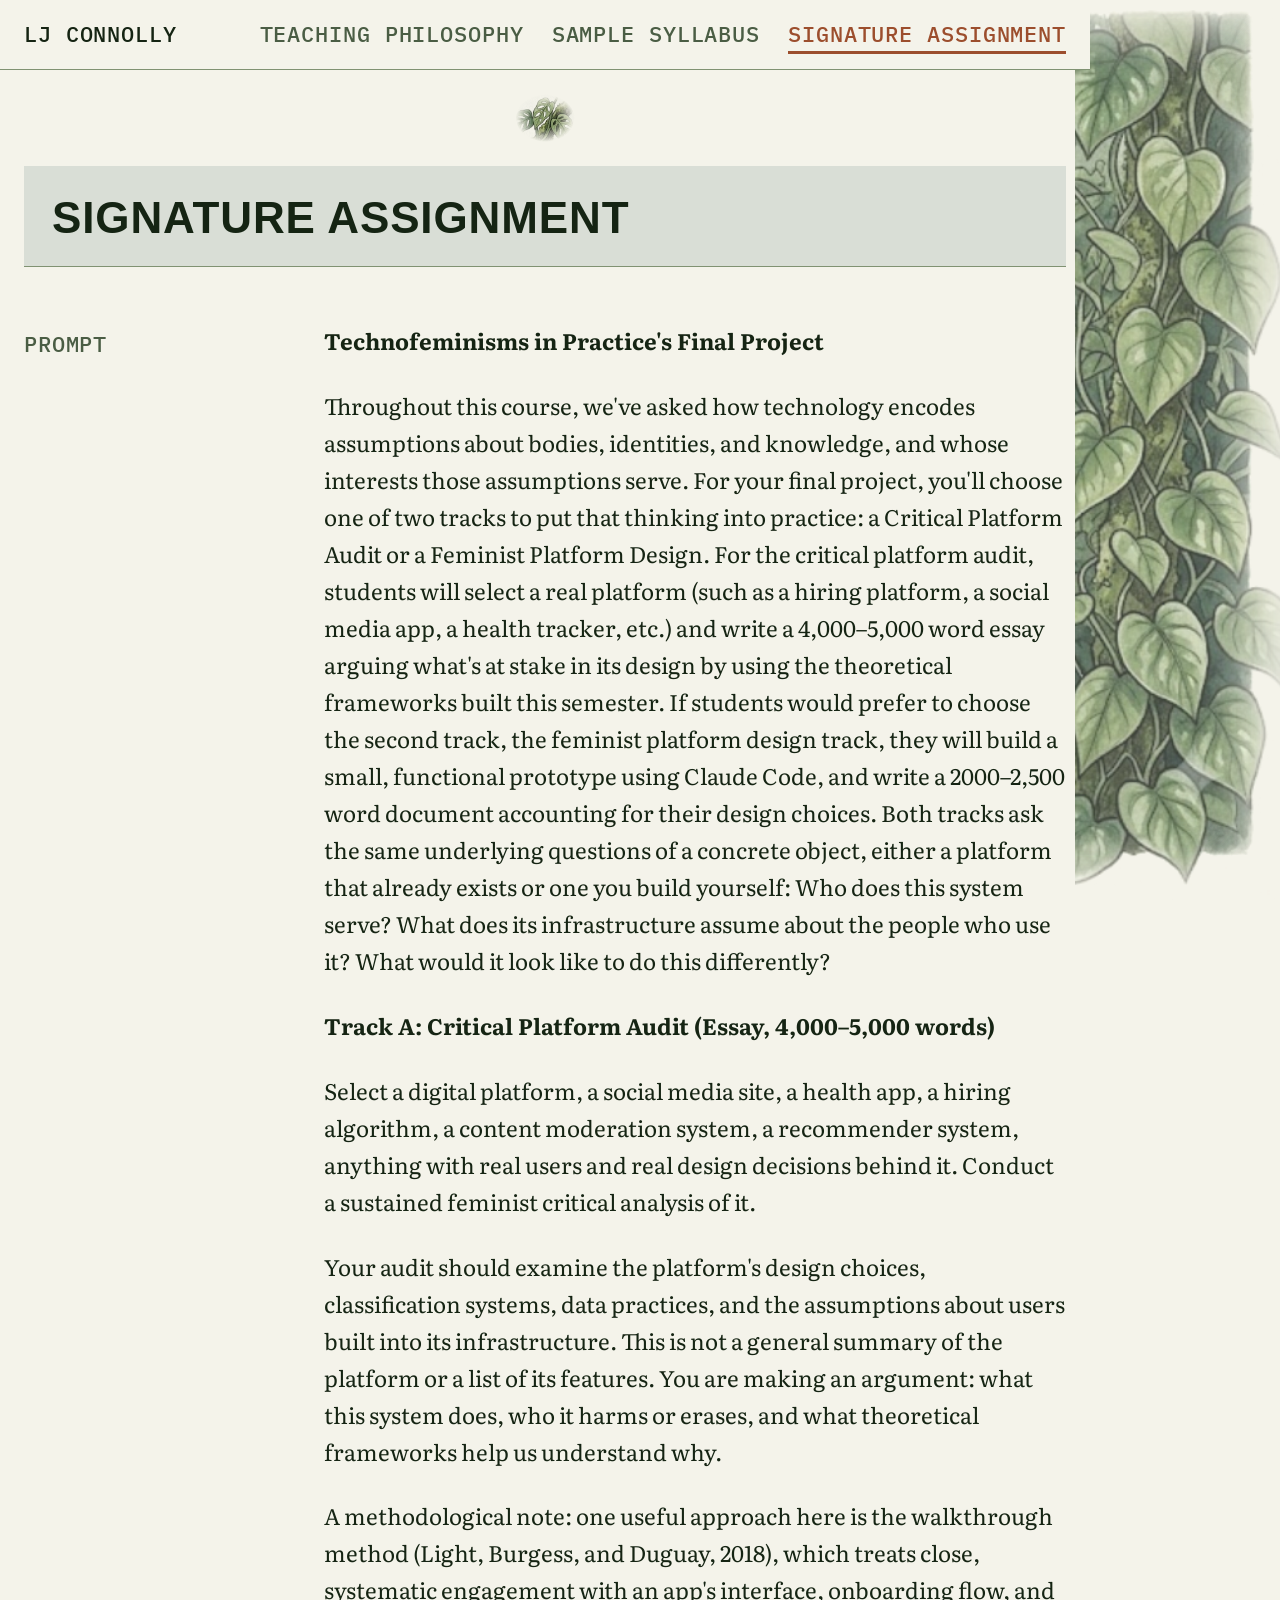
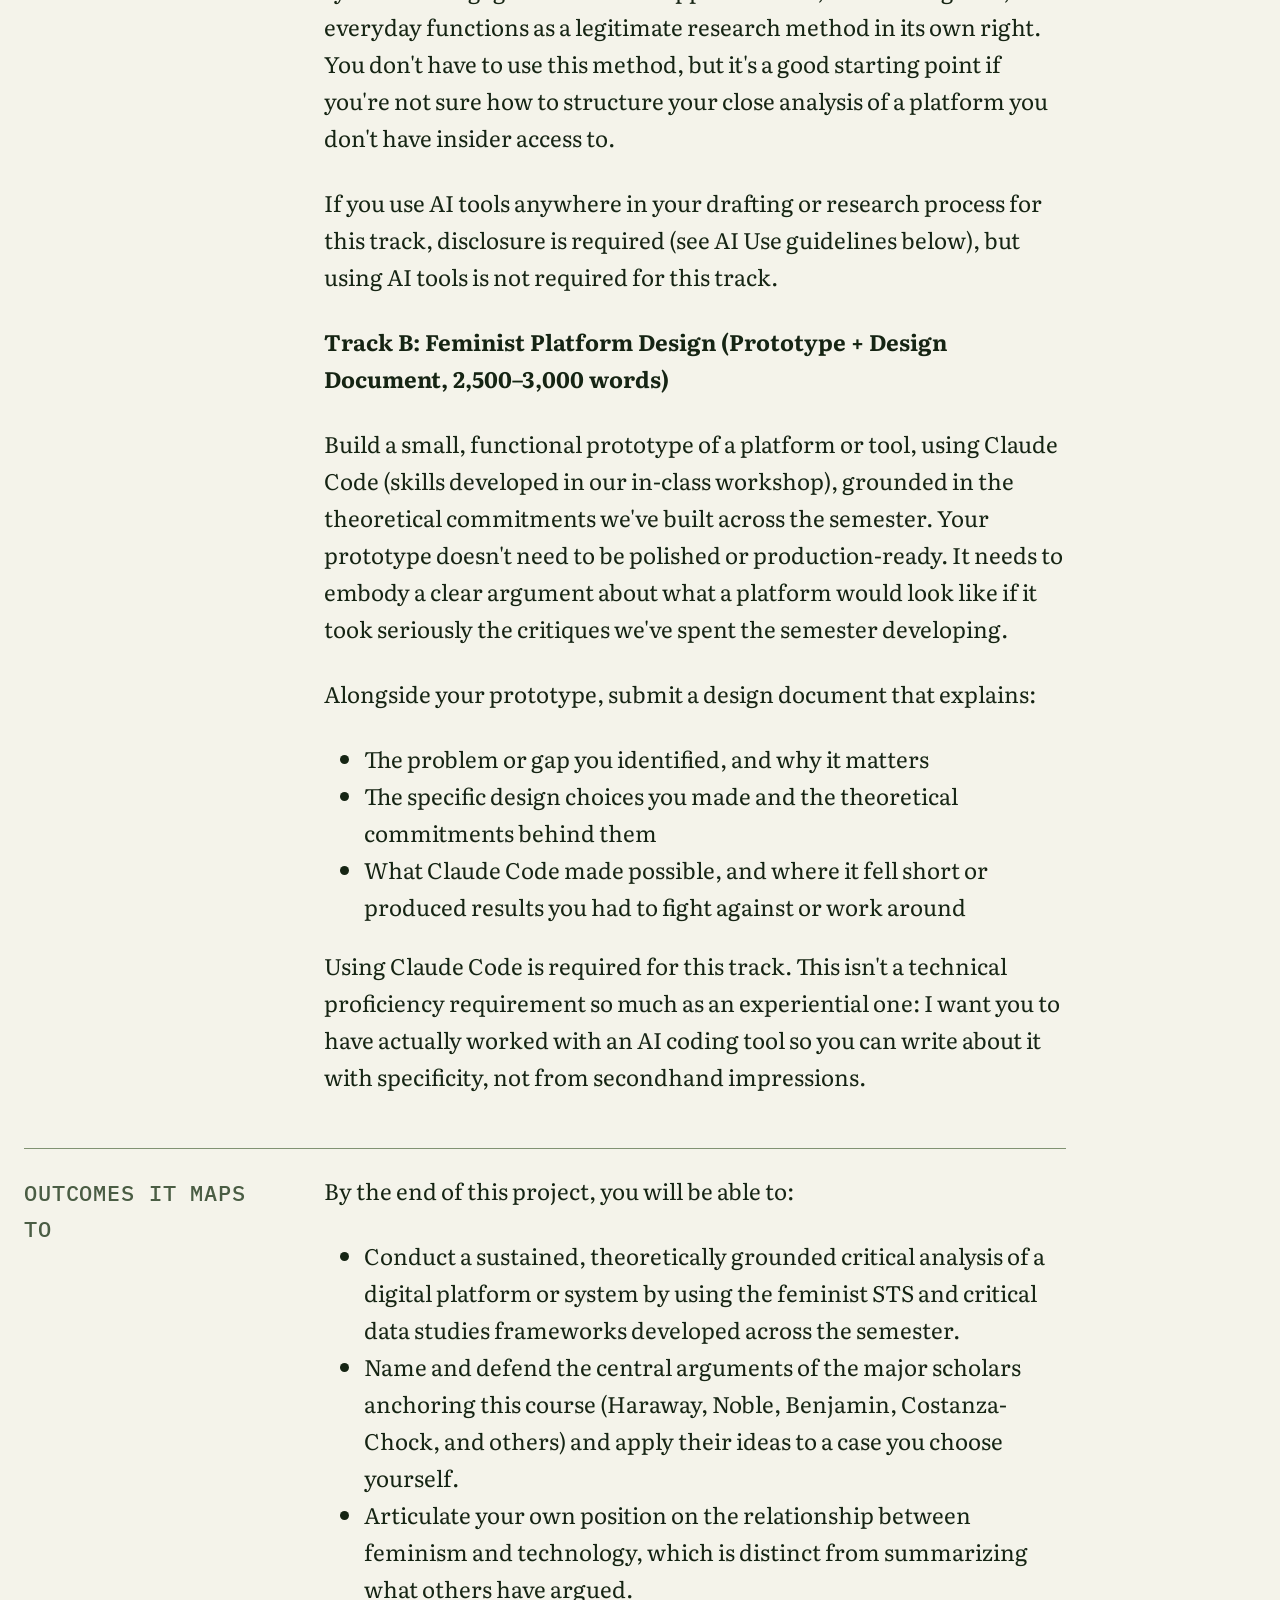
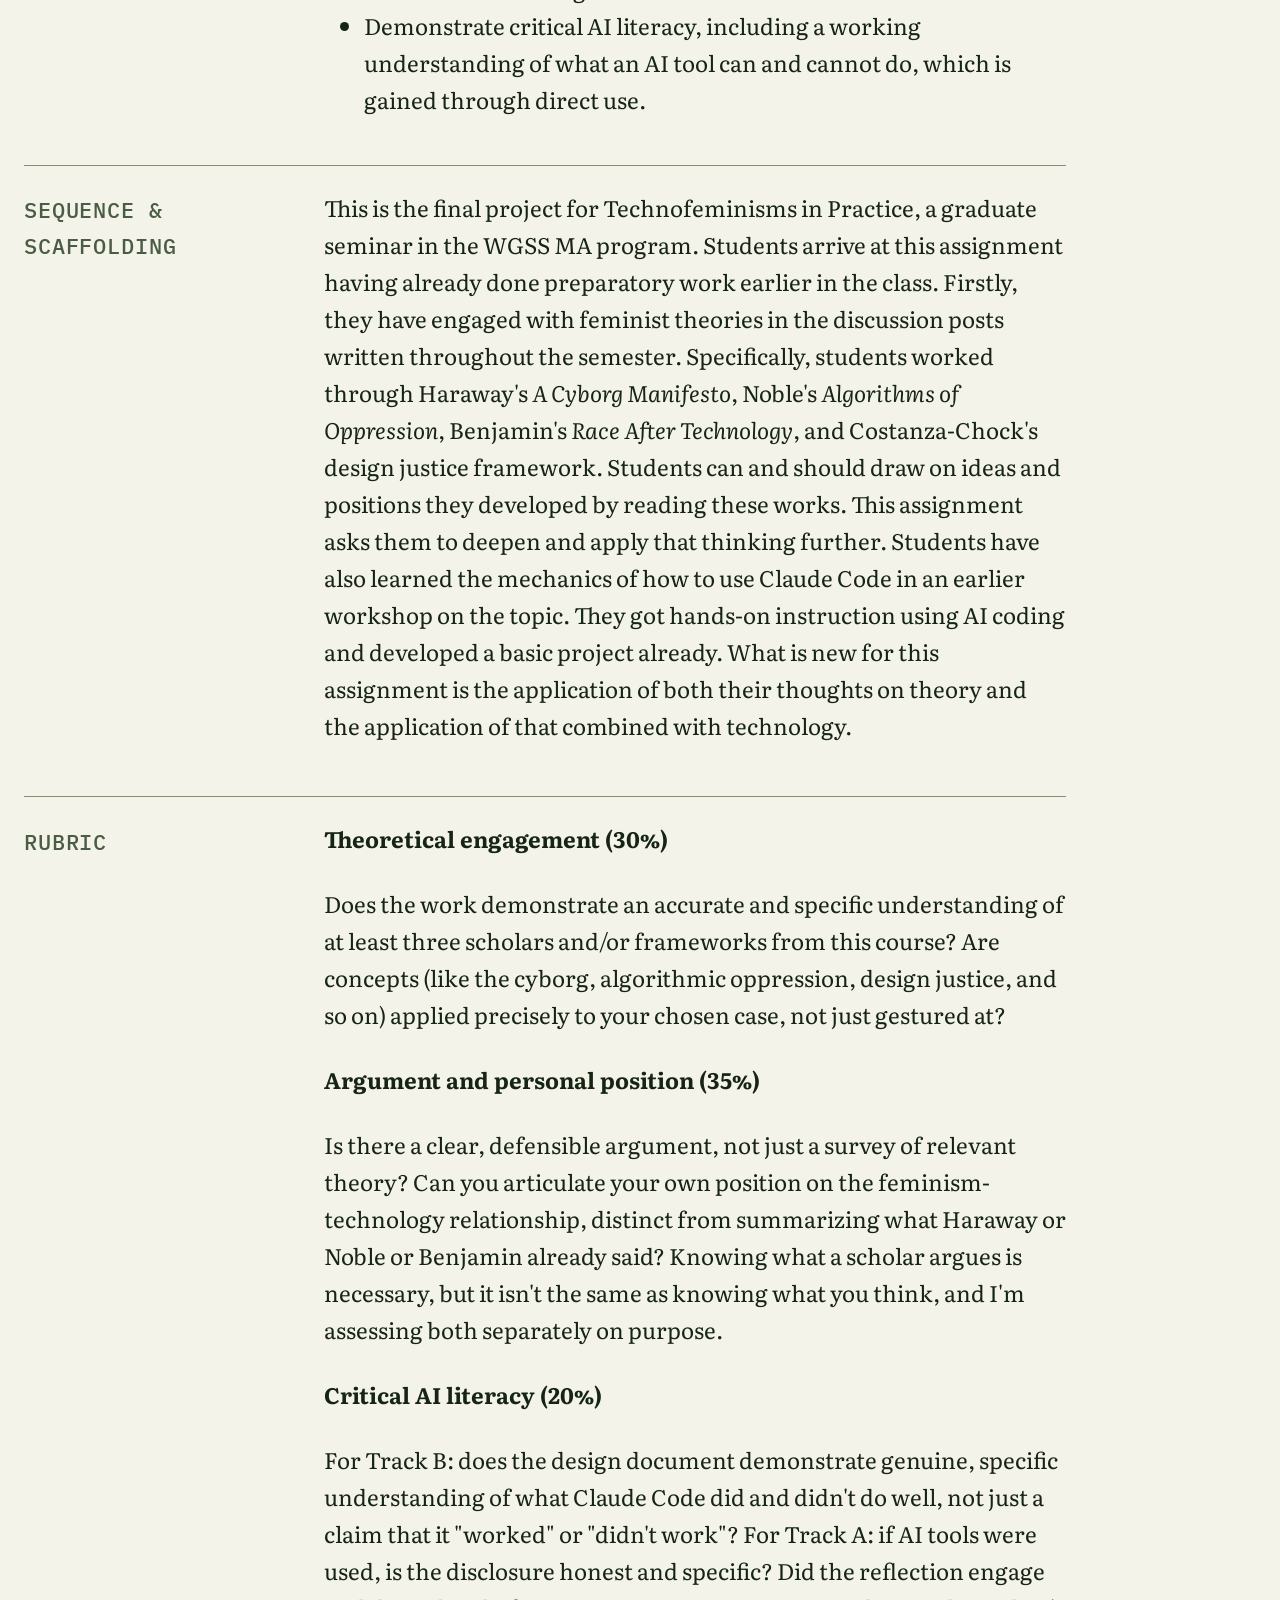
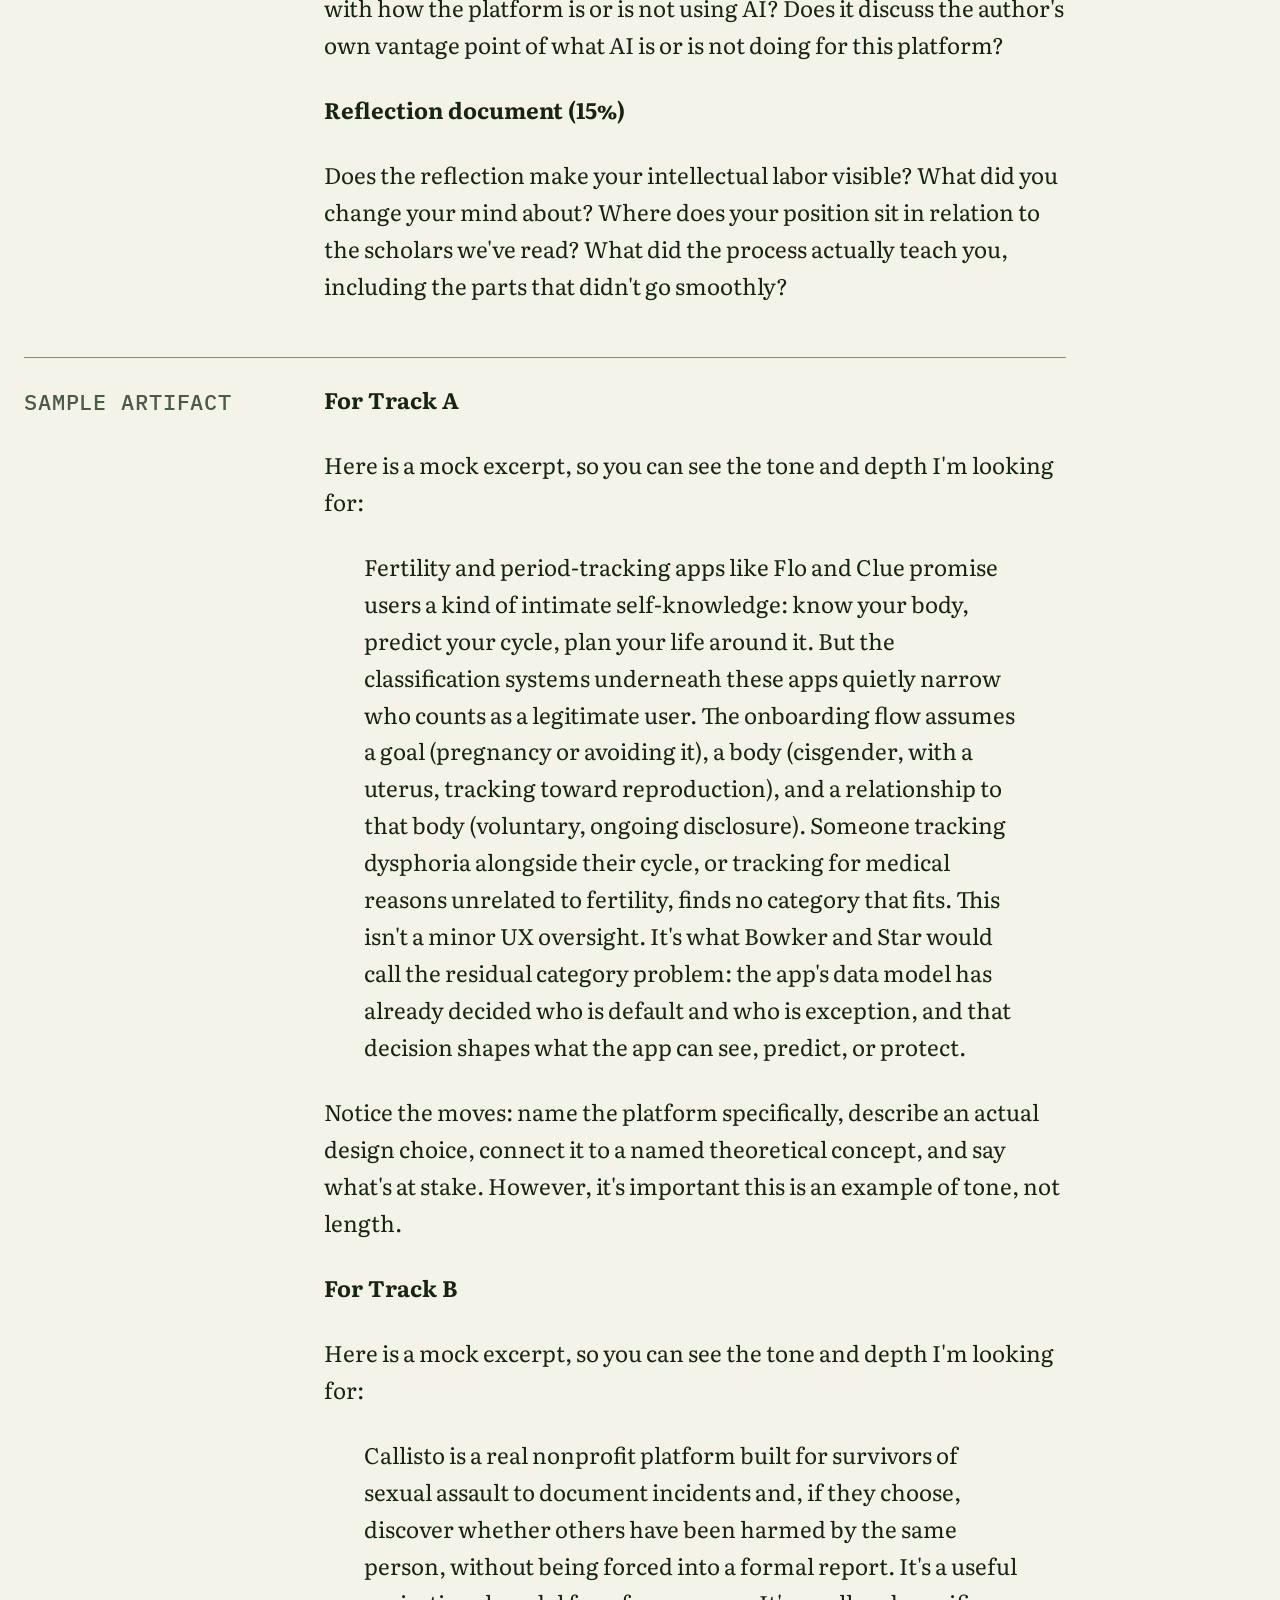
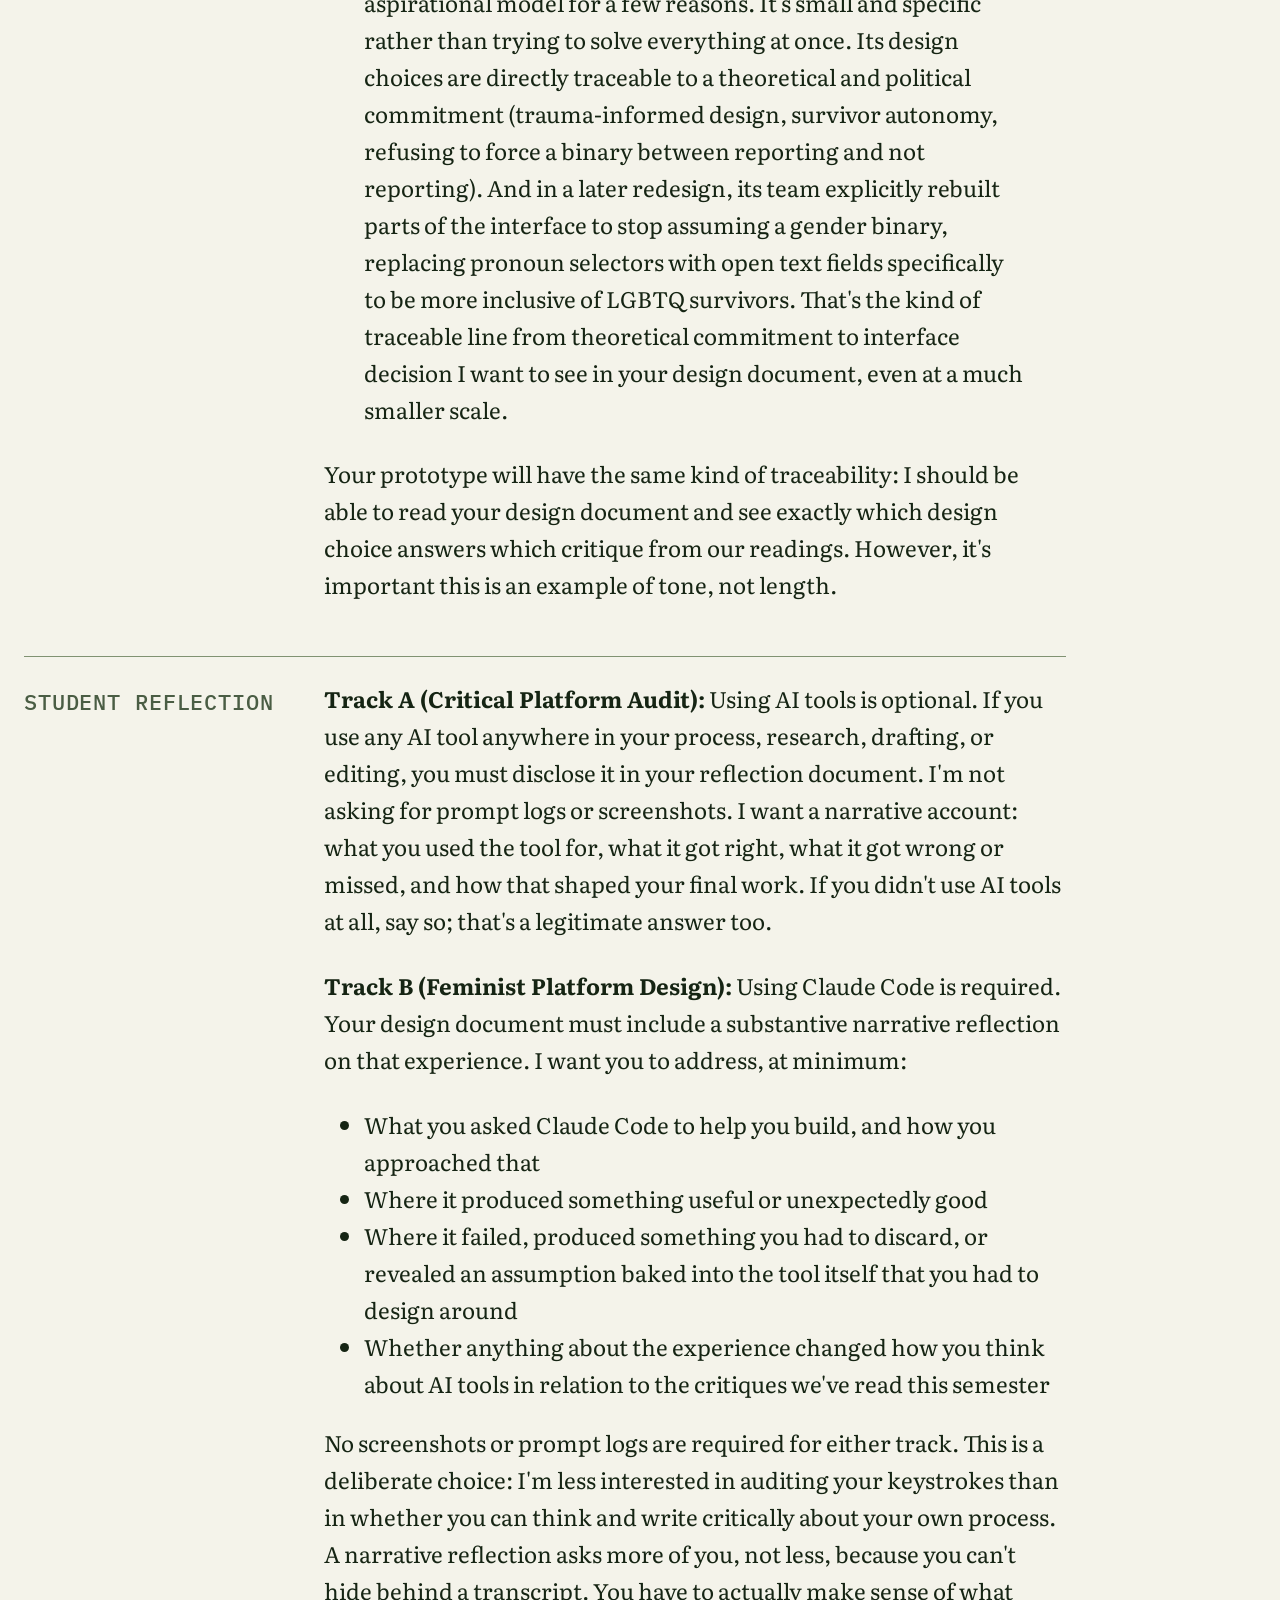
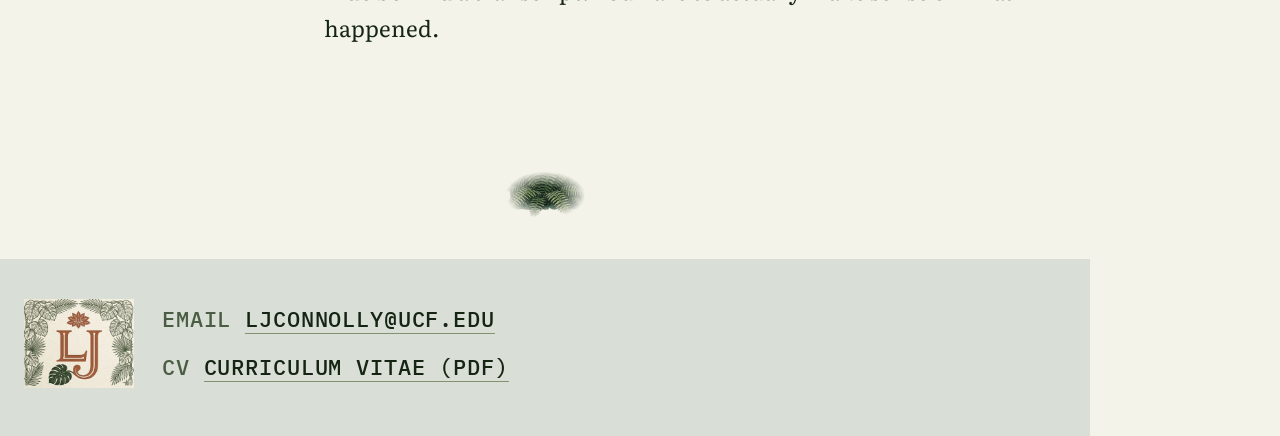
==== commit 7adf3d21: "Enlarge name further, drop Courses page and artifact metadata rows - .opening-block h1 bumped again " ====
--- a/assignment.html
+++ b/assignment.html
@@ -27,7 +27,6 @@
     <li><a href="philosophy.html">Teaching Philosophy</a></li>
     <li><a href="syllabus.html">Sample Syllabus</a></li>
     <li><a href="assignment.html" aria-current="page">Signature Assignment</a></li>
-    <li><a href="courses.html">Courses</a></li>
   </ul>
 </nav>
 
@@ -46,11 +45,6 @@
   <section class="specimen-card">
     <div class="specimen-header">
       <h2>Signature Assignment</h2>
-      <p class="meta-row">
-        <span class="meta-item"><span class="meta-label">Fields</span> <span class="meta-value">Women's &amp; Gender Studies · Technical &amp; Professional Writing · Digital Humanities</span></span>
-        <span class="meta-item"><span class="meta-label">Level</span> <span class="meta-value">Graduate</span></span>
-        <span class="meta-item"><span class="meta-label">Status</span> <span class="meta-value">Current</span></span>
-      </p>
     </div>
     <hr class="hairline">
     <div class="specimen-body">
--- a/css/style.css
+++ b/css/style.css
@@ -22,6 +22,7 @@
   --font-display: 'Archivo Expanded', 'Arial Narrow', sans-serif;
   --font-body: 'Literata', Georgia, 'Times New Roman', serif;
   --font-mono: 'IBM Plex Mono', 'Courier New', monospace;
+  --font-script: 'Sacramento', cursive; /* home page name only */
 
   --measure: 68ch;
   --vine-width: clamp(140px, 16vw, 252px);
@@ -232,12 +233,10 @@
 }
 
 .opening-block h1 {
-  font-family: var(--font-display);
-  font-weight: 700;
-  text-transform: uppercase;
-  letter-spacing: 0.02em;
-  line-height: 1.05;
-  font-size: clamp(2.4rem, 6vw, 3.6rem);
+  font-family: var(--font-script);
+  font-weight: 400;
+  line-height: 1;
+  font-size: clamp(6rem, 19vw, 10rem);
   margin: 0 0 0.5rem;
   color: var(--ink);
   border-bottom: 4px solid var(--terracotta);
@@ -375,6 +374,9 @@
   text-decoration: none;
   color: var(--forest);
   border-bottom: 1px solid var(--sage);
+}
+
+.specimen-header .pdf-link {
   white-space: nowrap;
 }
 
